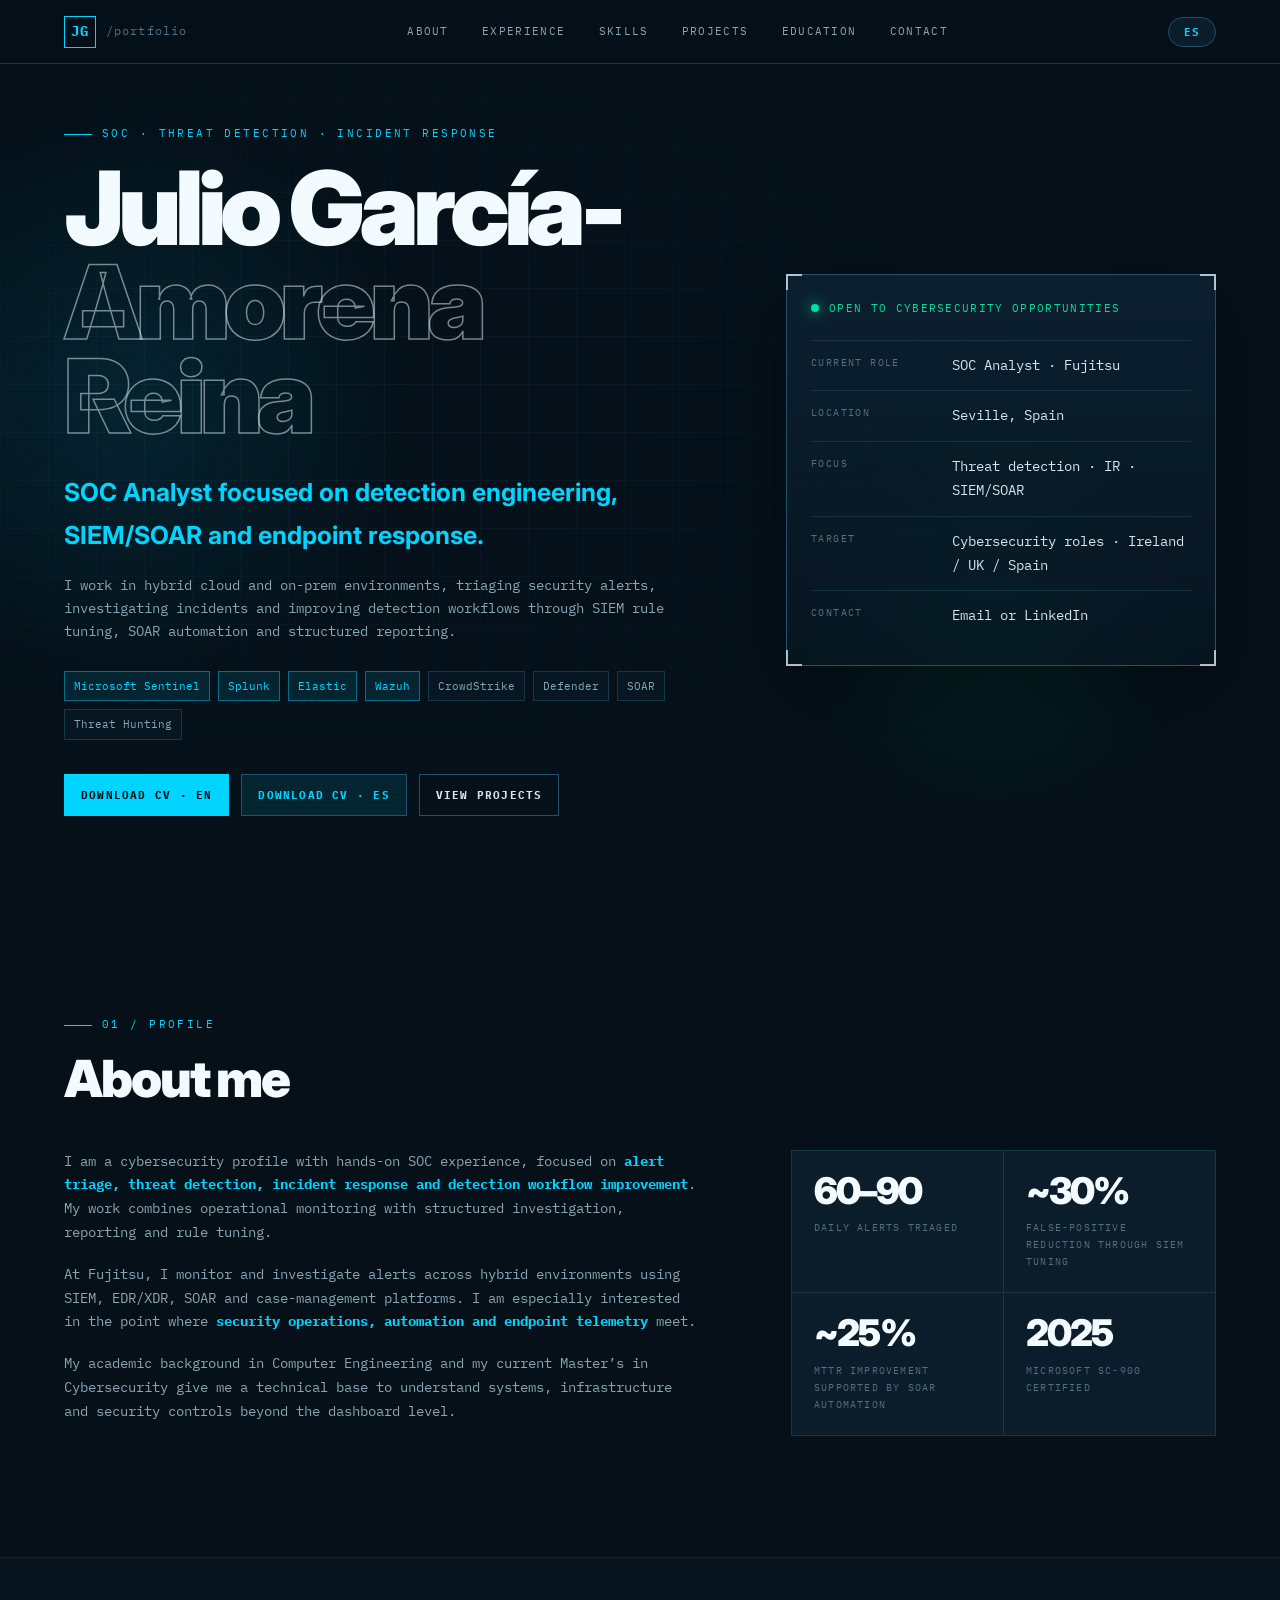
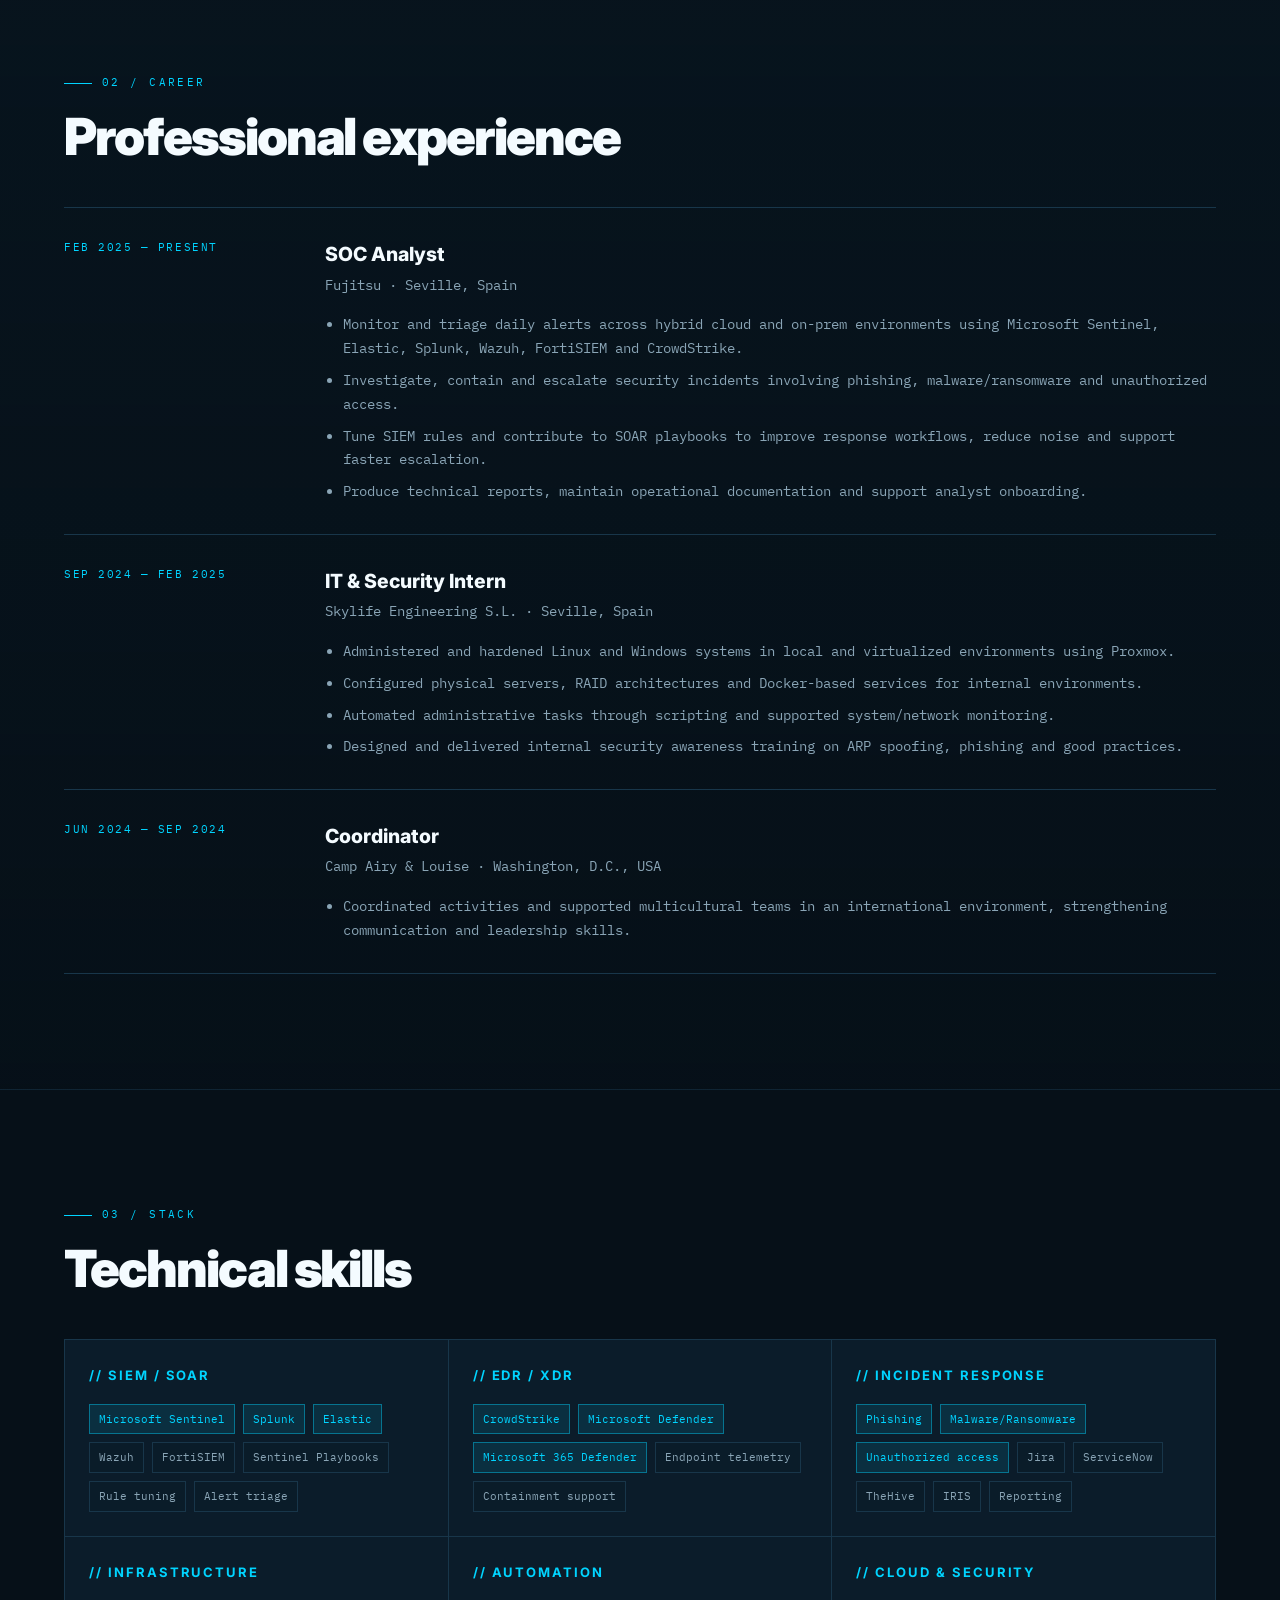
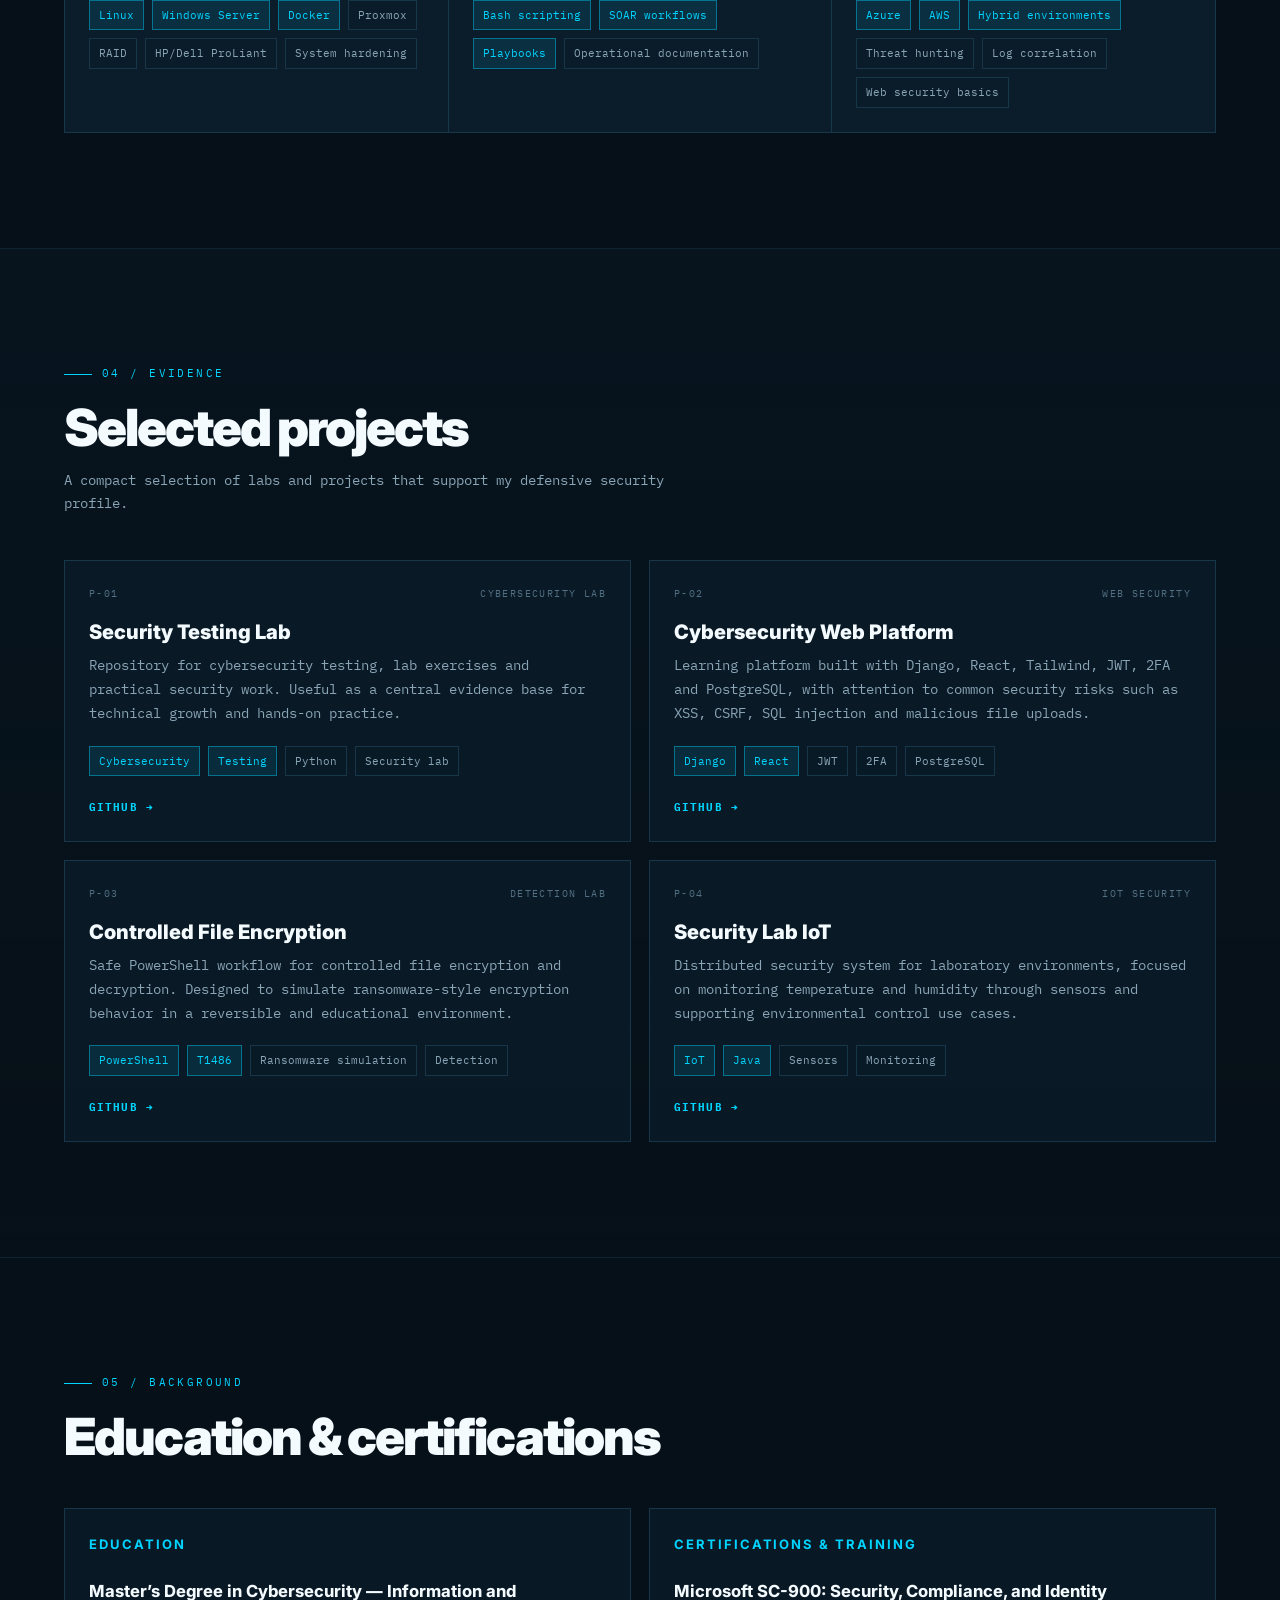
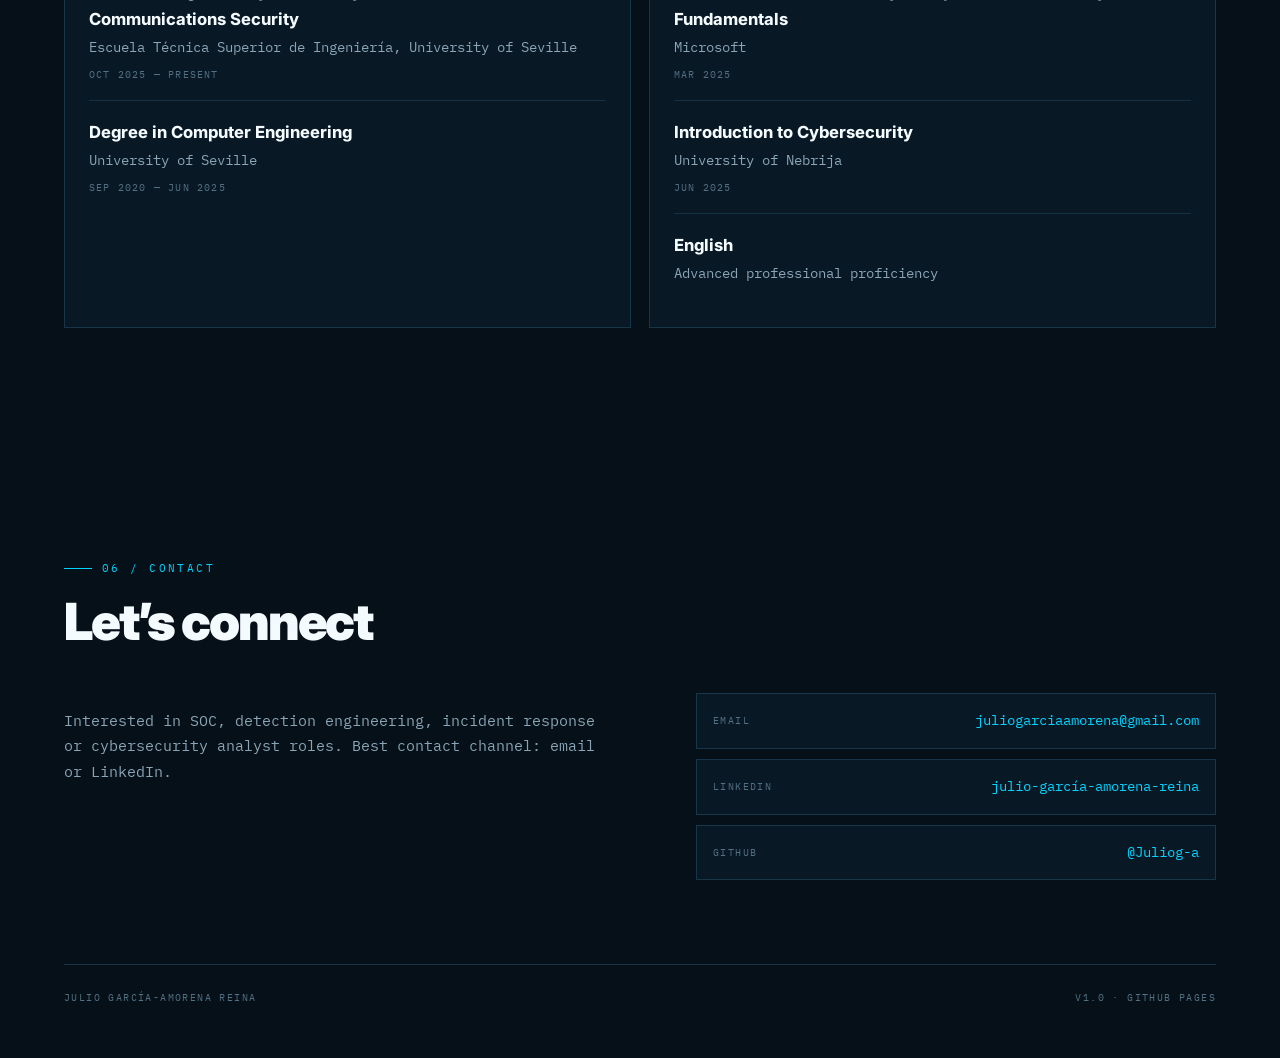
==== index.html @ db8d6fe6 "MyPortfolio" ====
<!DOCTYPE html>
<html lang="en">
<head>
  <meta charset="UTF-8" />
  <meta name="viewport" content="width=device-width, initial-scale=1.0" />
  <meta name="description" content="Julio García-Amorena Reina — SOC Analyst focused on threat detection, incident response, SIEM/SOAR, EDR/XDR and cybersecurity engineering." />
  <meta name="theme-color" content="#071017" />
  <meta property="og:title" content="Julio García-Amorena Reina — SOC Analyst" />
  <meta property="og:description" content="Cybersecurity portfolio focused on SOC operations, threat detection, incident response, SIEM/SOAR and security engineering projects." />
  <meta property="og:type" content="website" />
  <title>Julio García-Amorena Reina — SOC Analyst</title>
  <link rel="preconnect" href="https://fonts.googleapis.com">
  <link rel="preconnect" href="https://fonts.gstatic.com" crossorigin>
  <link href="https://fonts.googleapis.com/css2?family=IBM+Plex+Mono:wght@400;500;600;700&family=Inter:wght@400;500;600;700;800;900&display=swap" rel="stylesheet">
  <link rel="stylesheet" href="styles.css" />
</head>
<body>
  <a class="skip-link" href="#main">Skip to content</a>

  <header class="site-header" id="top">
    <a class="brand" href="#top" aria-label="Go to top">
      <span class="brand-mark">JG</span><span class="brand-path">/portfolio</span>
    </a>

    <nav class="nav" aria-label="Primary navigation">
      <a href="#about" data-i18n="nav.about">About</a>
      <a href="#experience" data-i18n="nav.experience">Experience</a>
      <a href="#skills" data-i18n="nav.skills">Skills</a>
      <a href="#projects" data-i18n="nav.projects">Projects</a>
      <a href="#education" data-i18n="nav.education">Education</a>
      <a href="#contact" data-i18n="nav.contact">Contact</a>
    </nav>

    <div class="header-actions">
      <button class="lang-toggle" id="langToggle" type="button" aria-label="Change language" aria-pressed="false">
        <span id="langLabel">ES</span>
      </button>
      <button class="menu-button" id="menuButton" type="button" aria-label="Open menu" aria-expanded="false">
        <span></span><span></span><span></span>
      </button>
    </div>
  </header>

  <nav class="mobile-menu" id="mobileMenu" aria-label="Mobile navigation">
    <a href="#about" data-i18n="nav.about">About</a>
    <a href="#experience" data-i18n="nav.experience">Experience</a>
    <a href="#skills" data-i18n="nav.skills">Skills</a>
    <a href="#projects" data-i18n="nav.projects">Projects</a>
    <a href="#education" data-i18n="nav.education">Education</a>
    <a href="#contact" data-i18n="nav.contact">Contact</a>
  </nav>

  <main id="main">
    <section class="hero section-shell" id="home">
      <div class="grid-layer" aria-hidden="true"></div>
      <div class="glow glow-one" aria-hidden="true"></div>
      <div class="glow glow-two" aria-hidden="true"></div>

      <div class="hero-content reveal">
        <p class="eyebrow" data-i18n="hero.eyebrow">SOC · Threat Detection · Incident Response</p>
        <h1>
          Julio García-<br />
          <span>Amorena Reina</span>
        </h1>
        <p class="hero-role" data-i18n="hero.role">SOC Analyst focused on detection engineering, SIEM/SOAR and endpoint response.</p>
        <p class="hero-text" data-i18n="hero.text">
          I work in hybrid cloud and on-prem environments, triaging security alerts, investigating incidents and improving detection workflows through SIEM rule tuning, SOAR automation and structured reporting.
        </p>

        <div class="badge-row" id="heroBadges" aria-label="Key technologies"></div>

        <div class="cta-row">
          <a class="btn btn-primary" href="assets/CV_Julio_Garcia-Amorena_Reina_EN.pdf" download data-i18n="hero.cvEn">Download CV · EN</a>
          <a class="btn btn-secondary" href="assets/CV_Julio_Garcia-Amorena_Reina_ES.pdf" download data-i18n="hero.cvEs">Download CV · ES</a>
          <a class="btn btn-ghost" href="#projects" data-i18n="hero.projects">View projects</a>
        </div>
      </div>

      <aside class="status-card reveal" aria-label="Professional status">
        <div class="corner corner-tl"></div><div class="corner corner-tr"></div><div class="corner corner-bl"></div><div class="corner corner-br"></div>
        <div class="status-topline"><span class="pulse-dot"></span><span data-i18n="status.available">Open to cybersecurity opportunities</span></div>
        <dl class="status-list" id="statusList"></dl>
      </aside>
    </section>

    <section class="section-shell section" id="about">
      <div class="section-head reveal">
        <p class="section-kicker">01 / <span data-i18n="sections.aboutKicker">profile</span></p>
        <h2 data-i18n="sections.aboutTitle">About me</h2>
      </div>
      <div class="about-grid reveal">
        <div class="copy-block" id="aboutCopy"></div>
        <div class="metric-grid" id="metricGrid" aria-label="Profile metrics"></div>
      </div>
    </section>

    <section class="section-shell section alt" id="experience">
      <div class="section-head reveal">
        <p class="section-kicker">02 / <span data-i18n="sections.experienceKicker">career</span></p>
        <h2 data-i18n="sections.experienceTitle">Professional experience</h2>
      </div>
      <div class="timeline reveal" id="experienceList"></div>
    </section>

    <section class="section-shell section" id="skills">
      <div class="section-head reveal">
        <p class="section-kicker">03 / <span data-i18n="sections.skillsKicker">stack</span></p>
        <h2 data-i18n="sections.skillsTitle">Technical skills</h2>
      </div>
      <div class="skills-grid reveal" id="skillsGrid"></div>
    </section>

    <section class="section-shell section alt" id="projects">
      <div class="section-head reveal">
        <p class="section-kicker">04 / <span data-i18n="sections.projectsKicker">evidence</span></p>
        <h2 data-i18n="sections.projectsTitle">Selected projects</h2>
        <p class="section-intro" data-i18n="sections.projectsIntro">A compact selection of labs and projects that support my defensive security profile.</p>
      </div>
      <div class="projects-grid reveal" id="projectsGrid"></div>
    </section>

    <section class="section-shell section" id="education">
      <div class="section-head reveal">
        <p class="section-kicker">05 / <span data-i18n="sections.educationKicker">background</span></p>
        <h2 data-i18n="sections.educationTitle">Education & certifications</h2>
      </div>
      <div class="education-grid reveal">
        <div class="panel">
          <h3 data-i18n="education.degreeTitle">Education</h3>
          <div id="educationList"></div>
        </div>
        <div class="panel">
          <h3 data-i18n="education.certTitle">Certifications & training</h3>
          <div id="certList"></div>
        </div>
      </div>
    </section>

    <section class="section-shell section contact-section" id="contact">
      <div class="section-head reveal">
        <p class="section-kicker">06 / <span data-i18n="sections.contactKicker">contact</span></p>
        <h2 data-i18n="sections.contactTitle">Let’s connect</h2>
      </div>
      <div class="contact-grid reveal">
        <div>
          <p class="contact-copy" data-i18n="contact.copy">
            Interested in SOC, detection engineering, incident response or cybersecurity analyst roles. Best contact channel: email or LinkedIn.
          </p>
        </div>
        <div class="contact-links" id="contactLinks"></div>
      </div>
      <footer class="footer">
        <span>Julio García-Amorena Reina</span>
        <span>v1.0 · GitHub Pages</span>
      </footer>
    </section>
  </main>

  <script src="script.js"></script>
</body>
</html>
---- styles.css ----
:root {
  --bg: #061018;
  --bg-soft: #081722;
  --bg-card: #0b1c2a;
  --bg-card-2: #0d2233;
  --border: #18364a;
  --border-strong: #23506c;
  --accent: #00d4ff;
  --accent-soft: rgba(0, 212, 255, 0.1);
  --accent-green: #00dfa2;
  --text: #d7e5ee;
  --muted: #8aa5b6;
  --dim: #527083;
  --white: #f4fbff;
  --shadow: 0 24px 70px rgba(0, 0, 0, 0.35);
  --mono: 'IBM Plex Mono', ui-monospace, SFMono-Regular, Menlo, Monaco, Consolas, monospace;
  --sans: 'Inter', system-ui, -apple-system, BlinkMacSystemFont, 'Segoe UI', sans-serif;
}

* { box-sizing: border-box; }
html { scroll-behavior: smooth; }
body {
  margin: 0;
  background: var(--bg);
  color: var(--text);
  font-family: var(--mono);
  font-size: 14px;
  line-height: 1.7;
  overflow-x: hidden;
}
body::before {
  content: '';
  position: fixed;
  inset: 0;
  pointer-events: none;
  z-index: 999;
  background: repeating-linear-gradient(0deg, transparent 0 3px, rgba(0, 212, 255, 0.012) 3px 4px);
}
a { color: inherit; }
.skip-link {
  position: absolute;
  left: -999px;
  top: 8px;
  background: var(--accent);
  color: #001018;
  padding: 8px 12px;
  z-index: 1000;
}
.skip-link:focus { left: 8px; }
.site-header {
  position: fixed;
  inset: 0 0 auto 0;
  height: 64px;
  z-index: 100;
  display: flex;
  align-items: center;
  justify-content: space-between;
  gap: 18px;
  padding: 0 clamp(18px, 5vw, 72px);
  background: rgba(6, 16, 24, 0.84);
  border-bottom: 1px solid var(--border);
  backdrop-filter: blur(16px);
}
.brand {
  display: inline-flex;
  align-items: center;
  gap: 10px;
  text-decoration: none;
  letter-spacing: .08em;
  white-space: nowrap;
}
.brand-mark {
  display: grid;
  place-items: center;
  width: 32px;
  height: 32px;
  border: 1px solid var(--accent);
  color: var(--accent);
  font-weight: 700;
}
.brand-path { color: var(--dim); font-size: 12px; }
.nav {
  display: flex;
  gap: clamp(14px, 2.6vw, 34px);
  align-items: center;
}
.nav a,
.mobile-menu a {
  color: var(--muted);
  font-size: 11px;
  letter-spacing: .12em;
  text-transform: uppercase;
  text-decoration: none;
  transition: color .18s ease;
}
.nav a:hover,
.mobile-menu a:hover { color: var(--accent); }
.header-actions { display: flex; align-items: center; gap: 10px; }
.lang-toggle {
  border: 1px solid var(--border-strong);
  border-radius: 999px;
  background: var(--bg-card);
  color: var(--accent);
  font-family: var(--mono);
  font-weight: 700;
  letter-spacing: .1em;
  font-size: 11px;
  min-width: 48px;
  padding: 7px 12px;
  cursor: pointer;
  transition: background .18s ease, transform .18s ease, border-color .18s ease;
}
.lang-toggle:hover { background: var(--accent-soft); border-color: var(--accent); transform: translateY(-1px); }
.menu-button {
  display: none;
  width: 38px;
  height: 34px;
  border: 1px solid var(--border-strong);
  background: var(--bg-card);
  cursor: pointer;
  padding: 8px;
}
.menu-button span {
  display: block;
  height: 2px;
  margin: 4px 0;
  background: var(--accent);
}
.mobile-menu {
  display: none;
  position: fixed;
  top: 64px;
  left: 0;
  right: 0;
  z-index: 90;
  flex-direction: column;
  gap: 16px;
  padding: 22px clamp(18px, 5vw, 72px);
  background: rgba(6, 16, 24, 0.98);
  border-bottom: 1px solid var(--border);
}
.mobile-menu.open { display: flex; }
.section-shell {
  position: relative;
  padding-left: clamp(18px, 5vw, 72px);
  padding-right: clamp(18px, 5vw, 72px);
}
.hero {
  min-height: 100vh;
  display: grid;
  grid-template-columns: minmax(0, 1fr) minmax(280px, 430px);
  align-items: center;
  gap: clamp(32px, 7vw, 90px);
  padding-top: 96px;
  padding-bottom: 56px;
  overflow: hidden;
}
.grid-layer {
  position: absolute;
  inset: 0;
  background-image:
    linear-gradient(rgba(35, 80, 108, .35) 1px, transparent 1px),
    linear-gradient(90deg, rgba(35, 80, 108, .35) 1px, transparent 1px);
  background-size: 48px 48px;
  opacity: .38;
  mask-image: radial-gradient(ellipse 72% 58% at 28% 45%, black 12%, transparent 80%);
}
.glow { position: absolute; border-radius: 50%; pointer-events: none; filter: blur(6px); }
.glow-one { width: 620px; height: 620px; left: -180px; top: 90px; background: radial-gradient(circle, rgba(0, 212, 255, .10), transparent 68%); }
.glow-two { width: 420px; height: 420px; right: 6vw; bottom: 8vh; background: radial-gradient(circle, rgba(0, 223, 162, .08), transparent 70%); }
.hero-content,
.status-card,
.section-head,
.about-grid,
.timeline,
.skills-grid,
.projects-grid,
.education-grid,
.contact-grid { position: relative; z-index: 1; }
.eyebrow,
.section-kicker {
  color: var(--accent);
  font-size: 11px;
  letter-spacing: .22em;
  text-transform: uppercase;
  margin: 0 0 18px;
}
.eyebrow::before,
.section-kicker::before {
  content: '';
  display: inline-block;
  width: 28px;
  height: 1px;
  margin-right: 10px;
  vertical-align: middle;
  background: var(--accent);
}
h1, h2, h3 { font-family: var(--sans); margin: 0; }
h1 {
  max-width: 970px;
  font-size: clamp(3.1rem, 8vw, 7.2rem);
  line-height: .92;
  letter-spacing: -.06em;
  color: var(--white);
  font-weight: 900;
}
h1 span {
  color: transparent;
  -webkit-text-stroke: 1.5px rgba(215, 229, 238, .55);
  text-stroke: 1.5px rgba(215, 229, 238, .55);
}
.hero-role {
  max-width: 780px;
  margin: 28px 0 0;
  color: var(--accent);
  font-family: var(--sans);
  font-size: clamp(1.1rem, 2.1vw, 1.55rem);
  font-weight: 700;
}
.hero-text {
  max-width: 700px;
  margin: 18px 0 0;
  color: var(--muted);
  font-size: 13.5px;
}
.badge-row,
.tag-row {
  display: flex;
  flex-wrap: wrap;
  gap: 8px;
}
.badge-row { margin-top: 28px; }
.badge,
.tag {
  border: 1px solid var(--border);
  color: var(--muted);
  background: rgba(11, 28, 42, .54);
  font-size: 11px;
  padding: 5px 9px;
}
.badge.strong,
.tag.strong { color: var(--accent); border-color: rgba(0, 212, 255, .42); background: var(--accent-soft); }
.cta-row { display: flex; flex-wrap: wrap; gap: 12px; margin-top: 34px; }
.btn {
  display: inline-flex;
  align-items: center;
  justify-content: center;
  gap: 8px;
  min-height: 42px;
  padding: 10px 16px;
  border: 1px solid var(--border-strong);
  font-family: var(--mono);
  font-size: 11px;
  font-weight: 700;
  letter-spacing: .11em;
  text-transform: uppercase;
  text-decoration: none;
  transition: transform .18s ease, border-color .18s ease, background .18s ease, color .18s ease;
}
.btn:hover { transform: translateY(-2px); border-color: var(--accent); }
.btn-primary { background: var(--accent); color: #001018; border-color: var(--accent); }
.btn-primary:hover { box-shadow: 0 12px 34px rgba(0, 212, 255, .22); }
.btn-secondary { background: var(--accent-soft); color: var(--accent); }
.btn-ghost { background: transparent; color: var(--text); }
.status-card {
  width: 100%;
  padding: 24px;
  background: linear-gradient(180deg, rgba(13, 34, 51, .82), rgba(8, 23, 34, .68));
  border: 1px solid var(--border-strong);
  box-shadow: var(--shadow);
}
.corner { position: absolute; width: 16px; height: 16px; border-color: var(--accent); opacity: .8; }
.corner-tl { left: -1px; top: -1px; border-top: 2px solid; border-left: 2px solid; }
.corner-tr { right: -1px; top: -1px; border-top: 2px solid; border-right: 2px solid; }
.corner-bl { left: -1px; bottom: -1px; border-bottom: 2px solid; border-left: 2px solid; }
.corner-br { right: -1px; bottom: -1px; border-bottom: 2px solid; border-right: 2px solid; }
.status-topline {
  display: flex;
  align-items: center;
  gap: 10px;
  color: var(--accent-green);
  font-size: 11px;
  letter-spacing: .12em;
  text-transform: uppercase;
  margin-bottom: 22px;
}
.pulse-dot {
  width: 8px;
  height: 8px;
  background: var(--accent-green);
  box-shadow: 0 0 14px var(--accent-green);
  border-radius: 50%;
  animation: pulse 1.8s infinite;
}
@keyframes pulse { 0%,100% { opacity: 1; transform: scale(1); } 50% { opacity: .4; transform: scale(.85); } }
.status-list { margin: 0; }
.status-list div {
  display: grid;
  grid-template-columns: 125px 1fr;
  gap: 16px;
  padding: 13px 0;
  border-top: 1px solid rgba(35, 80, 108, .45);
}
.status-list dt { color: var(--dim); text-transform: uppercase; font-size: 10px; letter-spacing: .14em; }
.status-list dd { margin: 0; color: var(--text); }
.section { padding-top: clamp(72px, 9vw, 120px); padding-bottom: clamp(72px, 9vw, 120px); }
.alt { background: linear-gradient(180deg, rgba(8, 23, 34, .55), rgba(6, 16, 24, .98)); border-top: 1px solid rgba(24, 54, 74, .5); border-bottom: 1px solid rgba(24, 54, 74, .5); }
.section-head { max-width: 820px; }
h2 { color: var(--white); font-size: clamp(2rem, 4vw, 3.4rem); line-height: 1.05; letter-spacing: -.04em; font-weight: 900; }
.section-intro { color: var(--muted); max-width: 660px; margin-top: 14px; }
.about-grid { display: grid; grid-template-columns: minmax(0, 1.2fr) minmax(280px, .8fr); gap: clamp(28px, 7vw, 90px); margin-top: 44px; }
.copy-block p { margin: 0 0 18px; color: var(--muted); max-width: 760px; }
.copy-block strong { color: var(--accent); font-weight: 700; }
.metric-grid { display: grid; grid-template-columns: 1fr 1fr; border: 1px solid var(--border); background: var(--border); gap: 1px; align-self: start; }
.metric-card { background: var(--bg-card); padding: 22px; min-height: 130px; }
.metric-value { font-family: var(--sans); color: var(--white); font-size: 2.3rem; line-height: 1; font-weight: 900; letter-spacing: -.05em; }
.metric-label { color: var(--dim); font-size: 10px; text-transform: uppercase; letter-spacing: .12em; margin-top: 10px; }
.timeline { margin-top: 44px; border-top: 1px solid var(--border); }
.timeline-item { display: grid; grid-template-columns: 210px 1fr; gap: clamp(20px, 4vw, 60px); padding: 30px 0; border-bottom: 1px solid var(--border); }
.timeline-period { color: var(--accent); font-size: 11px; letter-spacing: .14em; text-transform: uppercase; }
.timeline-role { color: var(--white); font-family: var(--sans); font-size: 1.22rem; font-weight: 800; }
.timeline-company { color: var(--muted); margin-top: 2px; }
.timeline-list { margin: 16px 0 0; padding-left: 18px; color: var(--muted); }
.timeline-list li + li { margin-top: 8px; }
.skills-grid { display: grid; grid-template-columns: repeat(3, minmax(0, 1fr)); gap: 1px; background: var(--border); border: 1px solid var(--border); margin-top: 44px; }
.skill-card { background: var(--bg-card); padding: 24px; min-height: 180px; transition: background .18s ease; }
.skill-card:hover { background: var(--bg-card-2); }
.skill-card h3 { color: var(--accent); font-size: 13px; text-transform: uppercase; letter-spacing: .15em; margin-bottom: 17px; }
.projects-grid { display: grid; grid-template-columns: repeat(2, minmax(0, 1fr)); gap: 18px; margin-top: 44px; }
.project-card { padding: 24px; border: 1px solid var(--border); background: rgba(11, 28, 42, .72); transition: border-color .18s ease, transform .18s ease, background .18s ease; }
.project-card:hover { border-color: var(--accent); transform: translateY(-3px); background: rgba(13, 34, 51, .88); }
.project-meta { display: flex; justify-content: space-between; gap: 12px; color: var(--dim); font-size: 10px; letter-spacing: .14em; text-transform: uppercase; }
.project-title { color: var(--white); font-family: var(--sans); font-weight: 850; font-size: 1.25rem; line-height: 1.2; margin: 18px 0 10px; }
.project-desc { color: var(--muted); margin: 0 0 20px; }
.project-actions { display: flex; flex-wrap: wrap; gap: 10px; margin-top: 22px; }
.project-link { color: var(--accent); text-decoration: none; font-size: 11px; letter-spacing: .1em; text-transform: uppercase; font-weight: 700; }
.education-grid { display: grid; grid-template-columns: 1fr 1fr; gap: 18px; margin-top: 44px; }
.panel { border: 1px solid var(--border); background: rgba(11, 28, 42, .72); padding: 24px; }
.panel h3 { color: var(--accent); font-size: 13px; letter-spacing: .15em; text-transform: uppercase; margin-bottom: 22px; }
.record { padding: 17px 0; border-top: 1px solid rgba(35, 80, 108, .45); }
.record:first-of-type { border-top: 0; padding-top: 0; }
.record-title { color: var(--white); font-family: var(--sans); font-weight: 750; font-size: 1.04rem; }
.record-meta { color: var(--muted); margin-top: 3px; }
.record-period { color: var(--dim); font-size: 10px; letter-spacing: .12em; text-transform: uppercase; margin-top: 6px; }
.contact-section { padding-bottom: 52px; }
.contact-grid { display: grid; grid-template-columns: minmax(0, 1fr) minmax(280px, 520px); gap: clamp(26px, 6vw, 80px); margin-top: 44px; }
.contact-copy { color: var(--muted); max-width: 580px; font-size: 15px; }
.contact-links { display: grid; gap: 10px; }
.contact-link {
  display: flex;
  align-items: center;
  justify-content: space-between;
  gap: 18px;
  padding: 15px 16px;
  border: 1px solid var(--border);
  background: rgba(11, 28, 42, .72);
  color: var(--text);
  text-decoration: none;
  transition: border-color .18s ease, transform .18s ease;
}
.contact-link:hover { border-color: var(--accent); transform: translateY(-2px); }
.contact-label { color: var(--dim); font-size: 10px; letter-spacing: .14em; text-transform: uppercase; }
.contact-value { color: var(--accent); text-align: right; word-break: break-word; }
.footer {
  display: flex;
  justify-content: space-between;
  gap: 18px;
  margin-top: 84px;
  padding-top: 24px;
  border-top: 1px solid var(--border);
  color: var(--dim);
  font-size: 10px;
  letter-spacing: .14em;
  text-transform: uppercase;
}
.reveal { opacity: 0; transform: translateY(18px); transition: opacity .55s ease, transform .55s ease; }
.reveal.visible { opacity: 1; transform: translateY(0); }
@media (prefers-reduced-motion: reduce) {
  html { scroll-behavior: auto; }
  .reveal { opacity: 1; transform: none; transition: none; }
  .pulse-dot { animation: none; }
  .btn:hover, .project-card:hover, .contact-link:hover, .lang-toggle:hover { transform: none; }
}
@media (max-width: 980px) {
  .nav { display: none; }
  .menu-button { display: block; }
  .hero { grid-template-columns: 1fr; align-items: end; padding-top: 116px; }
  .status-card { max-width: 560px; }
  .about-grid, .contact-grid { grid-template-columns: 1fr; }
  .skills-grid { grid-template-columns: repeat(2, minmax(0, 1fr)); }
  .projects-grid, .education-grid { grid-template-columns: 1fr; }
}
@media (max-width: 640px) {
  body { font-size: 13px; }
  .site-header { height: 60px; }
  .mobile-menu { top: 60px; }
  .brand-path { display: none; }
  .hero { min-height: auto; padding-top: 104px; }
  h1 { font-size: clamp(2.55rem, 14vw, 4.4rem); }
  h1 span { -webkit-text-stroke-width: 1px; text-stroke-width: 1px; }
  .status-list div { grid-template-columns: 1fr; gap: 4px; }
  .metric-grid, .skills-grid { grid-template-columns: 1fr; }
  .timeline-item { grid-template-columns: 1fr; gap: 12px; }
  .cta-row .btn { width: 100%; }
  .footer { flex-direction: column; }
}
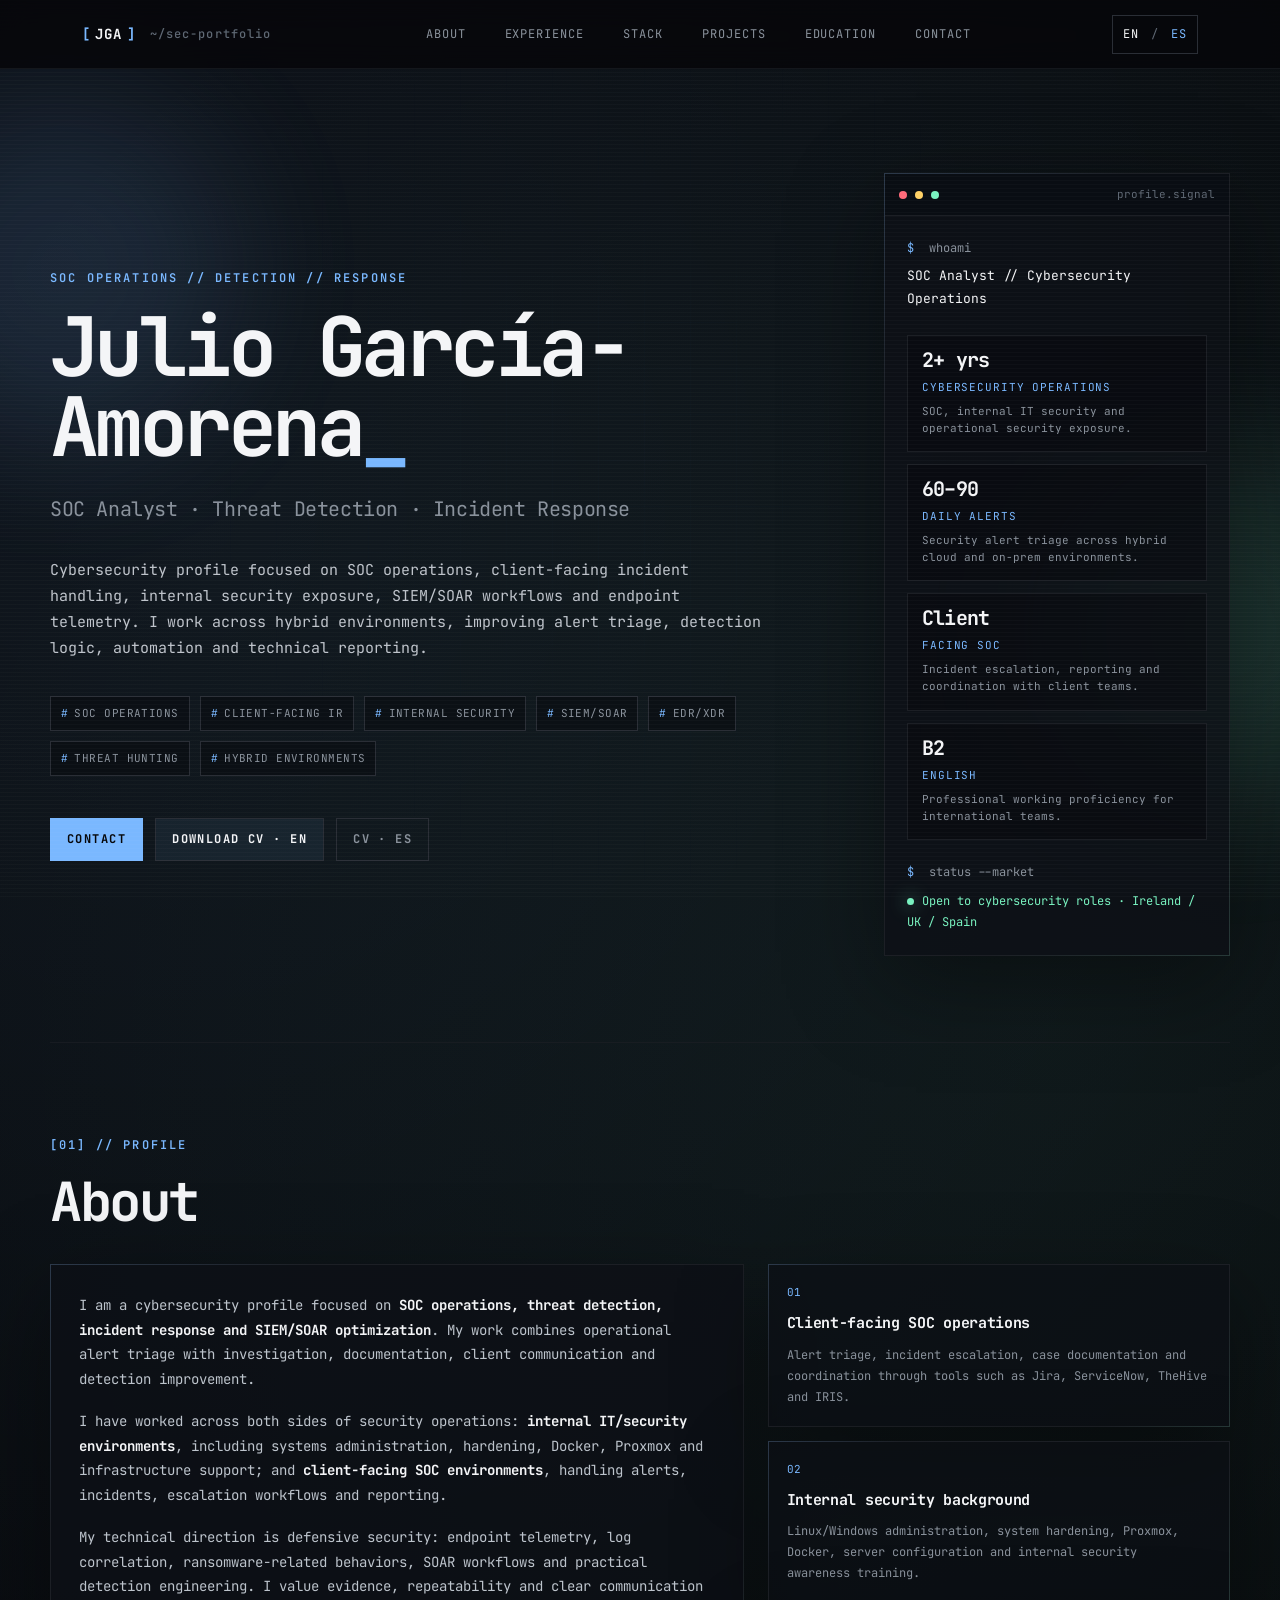
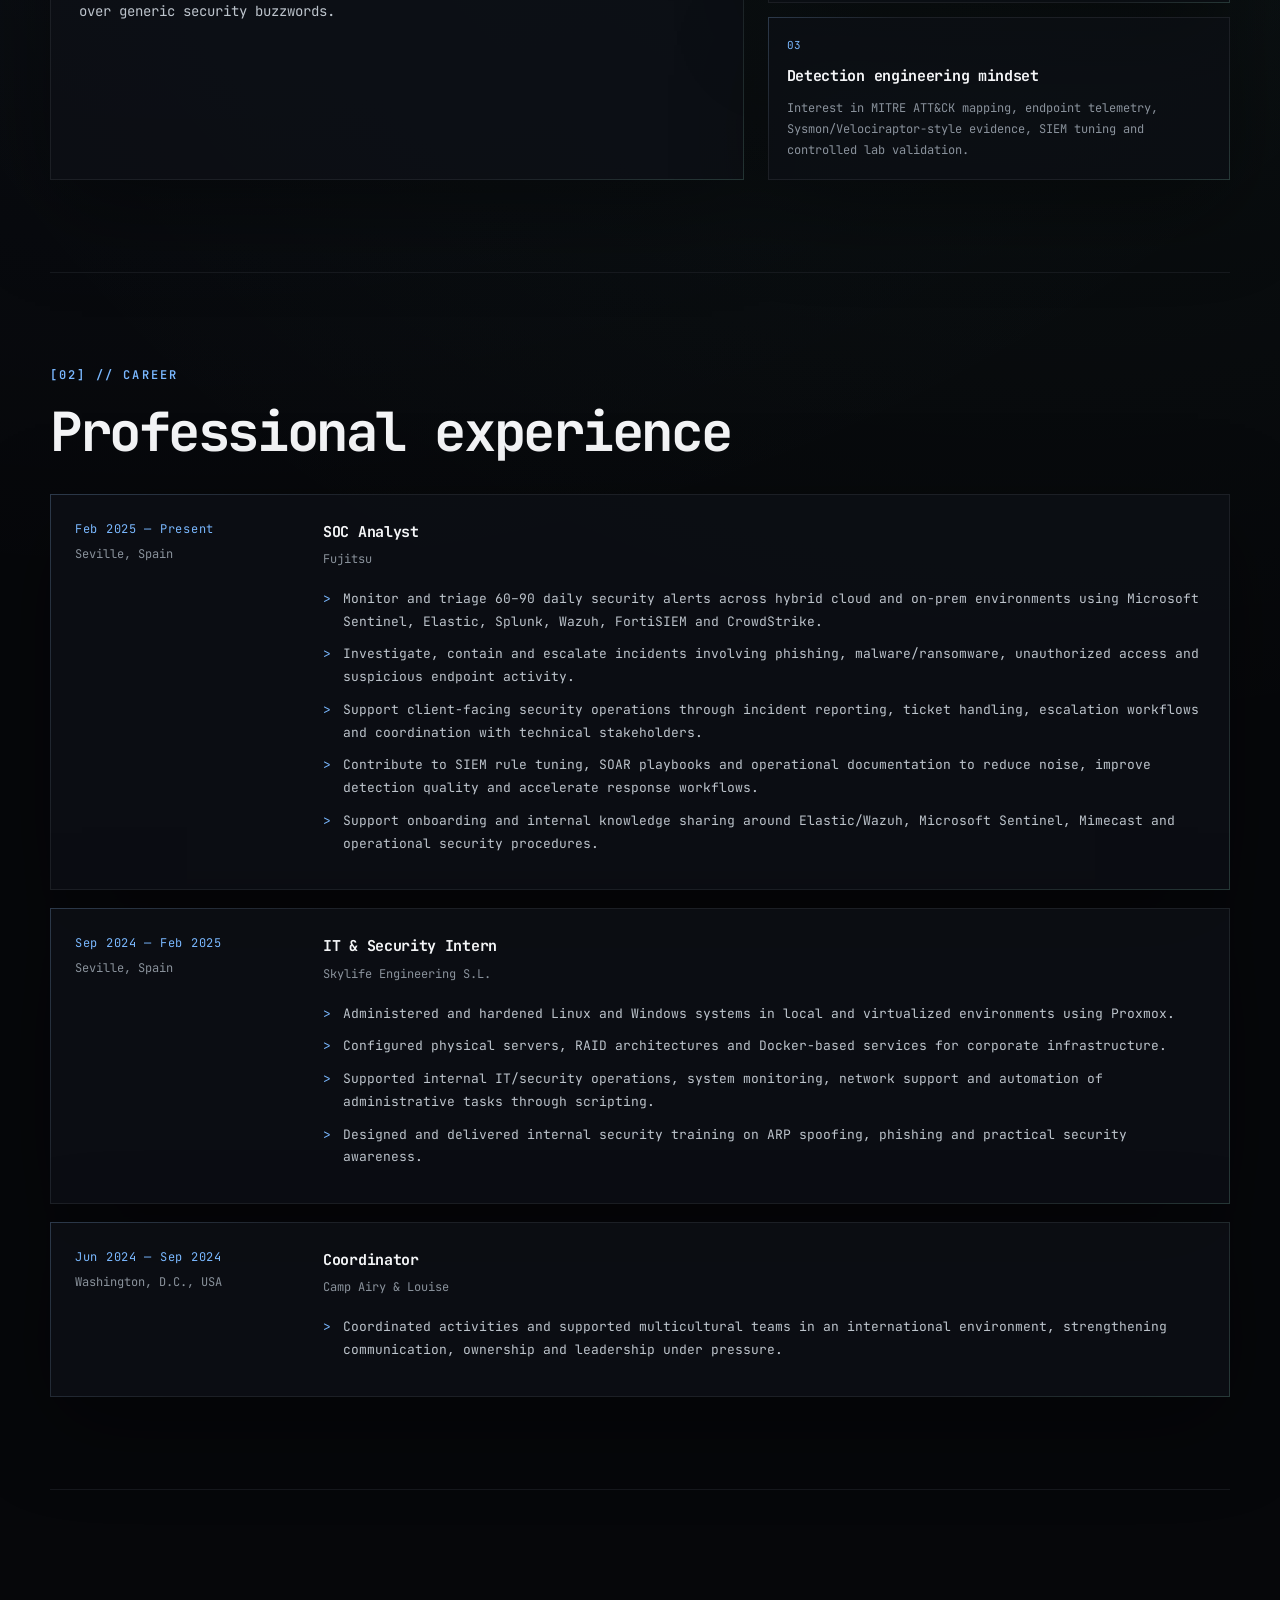
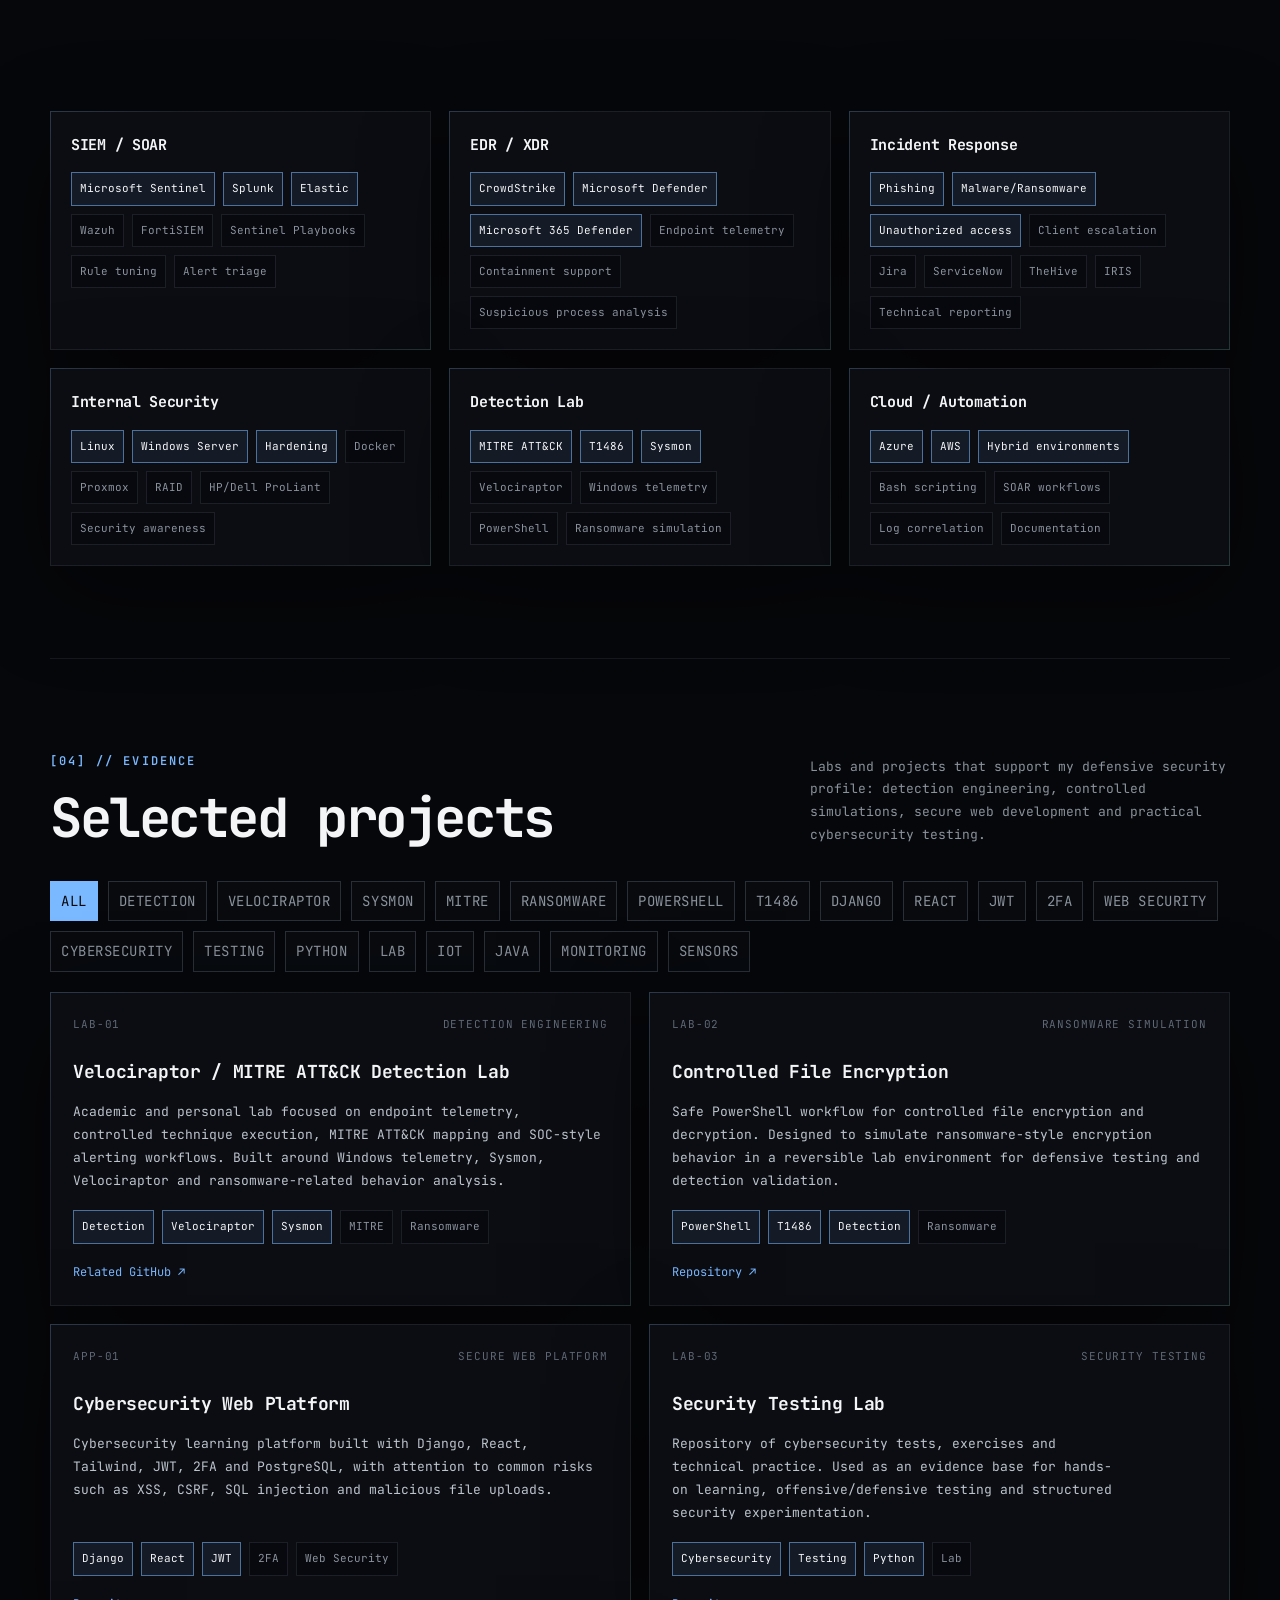
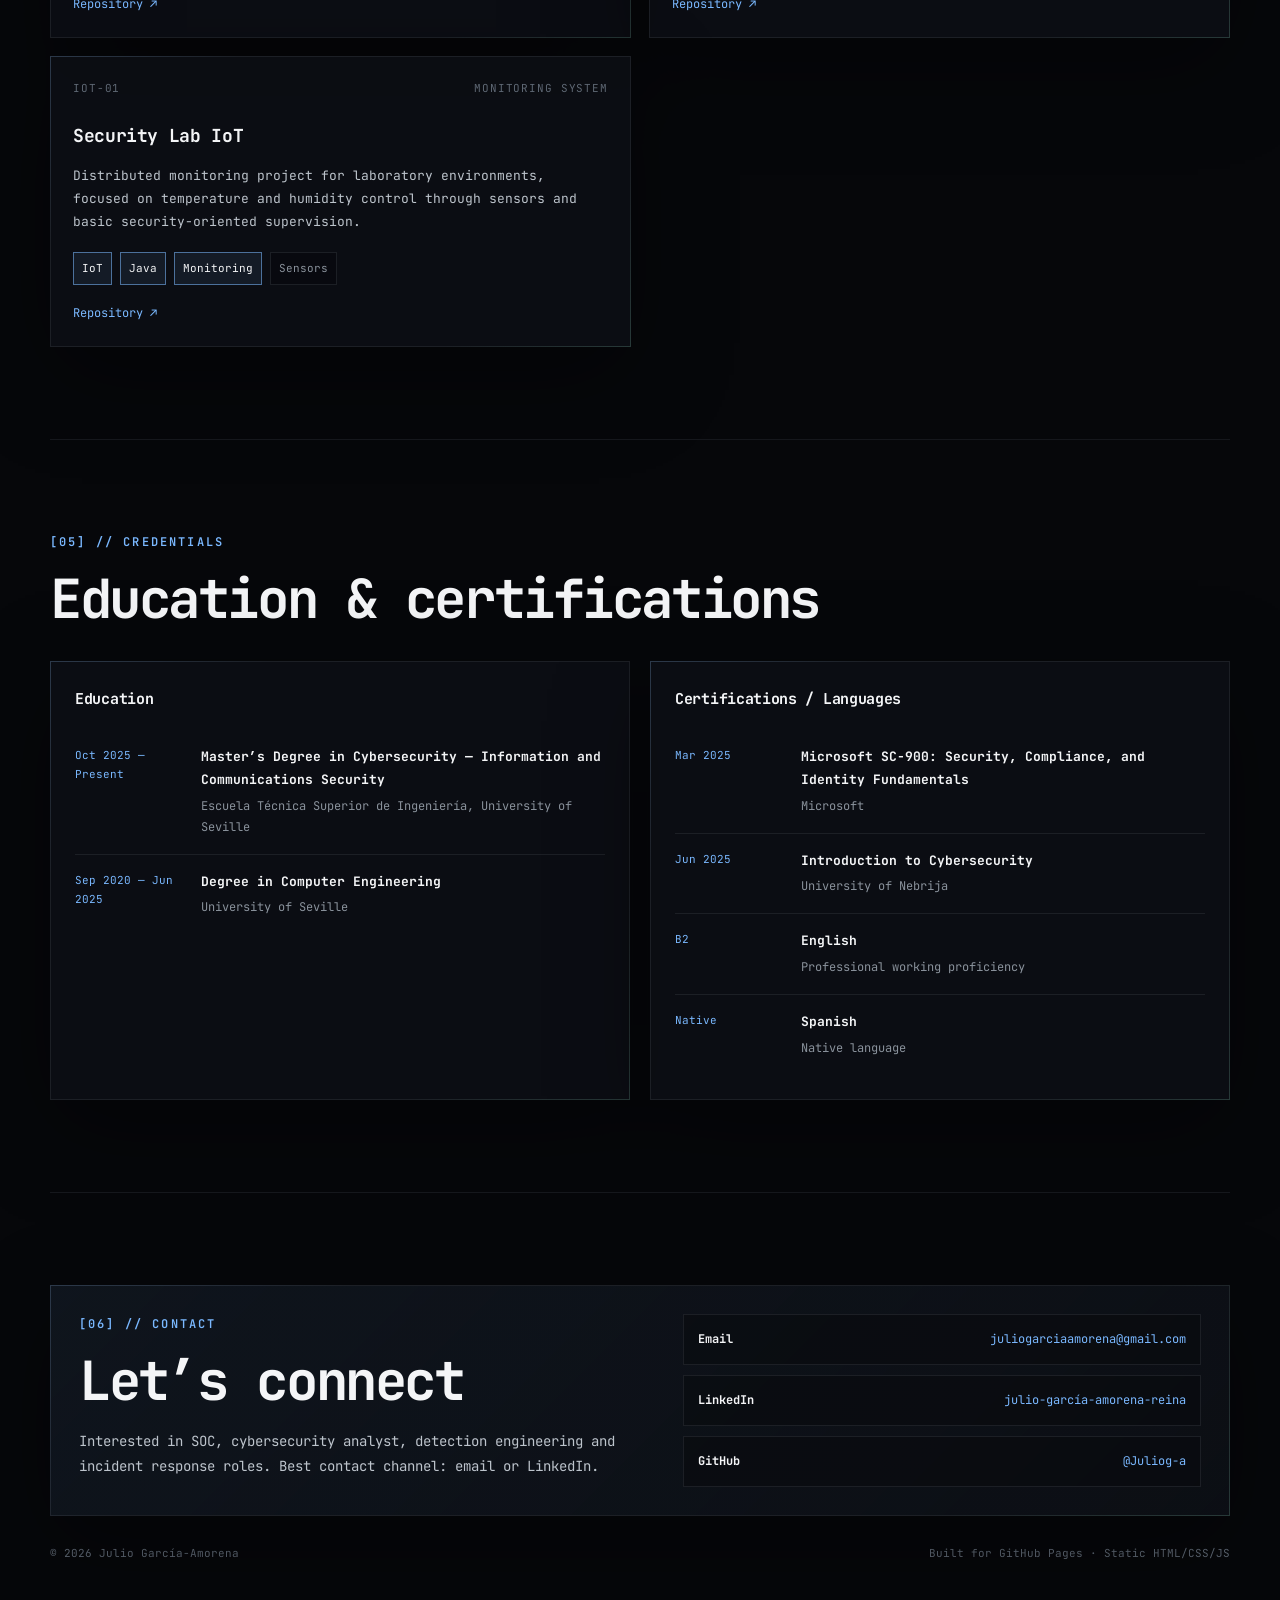
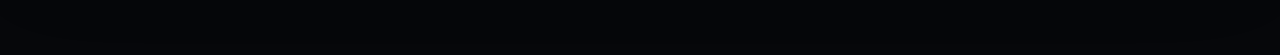
==== commit 4cdf3e80: "Update_1.0" ====
--- a/index.html
+++ b/index.html
@@ -3,155 +3,166 @@
 <head>
   <meta charset="UTF-8" />
   <meta name="viewport" content="width=device-width, initial-scale=1.0" />
-  <meta name="description" content="Julio García-Amorena Reina — SOC Analyst focused on threat detection, incident response, SIEM/SOAR, EDR/XDR and cybersecurity engineering." />
-  <meta name="theme-color" content="#071017" />
-  <meta property="og:title" content="Julio García-Amorena Reina — SOC Analyst" />
-  <meta property="og:description" content="Cybersecurity portfolio focused on SOC operations, threat detection, incident response, SIEM/SOAR and security engineering projects." />
+  <meta name="description" content="Julio García-Amorena — SOC Analyst portfolio focused on cybersecurity operations, threat detection, incident response, SIEM/SOAR, EDR/XDR and detection engineering." />
+  <meta name="theme-color" content="#06070a" />
+  <meta property="og:title" content="Julio García-Amorena — SOC Analyst" />
+  <meta property="og:description" content="Cybersecurity portfolio: SOC operations, client-facing incident response, internal security, SIEM/SOAR, EDR/XDR and detection engineering labs." />
   <meta property="og:type" content="website" />
-  <title>Julio García-Amorena Reina — SOC Analyst</title>
+  <title>Julio García-Amorena — SOC Analyst</title>
   <link rel="preconnect" href="https://fonts.googleapis.com">
   <link rel="preconnect" href="https://fonts.gstatic.com" crossorigin>
-  <link href="https://fonts.googleapis.com/css2?family=IBM+Plex+Mono:wght@400;500;600;700&family=Inter:wght@400;500;600;700;800;900&display=swap" rel="stylesheet">
+  <link href="https://fonts.googleapis.com/css2?family=JetBrains+Mono:wght@400;500;600;700;800&display=swap" rel="stylesheet">
   <link rel="stylesheet" href="styles.css" />
 </head>
 <body>
   <a class="skip-link" href="#main">Skip to content</a>
 
-  <header class="site-header" id="top">
-    <a class="brand" href="#top" aria-label="Go to top">
-      <span class="brand-mark">JG</span><span class="brand-path">/portfolio</span>
-    </a>
+  <div class="fx-grid" aria-hidden="true"></div>
+  <div class="fx-scan" aria-hidden="true"></div>
+  <div class="fx-orb fx-orb-a" aria-hidden="true"></div>
+  <div class="fx-orb fx-orb-b" aria-hidden="true"></div>
 
-    <nav class="nav" aria-label="Primary navigation">
+  <header class="topbar" id="top">
+    <div class="topbar-inner">
+      <a class="brand" href="#top" aria-label="Go to top">
+        <span class="brand-bracket">[</span><span class="brand-core">JGA</span><span class="brand-bracket">]</span>
+        <span class="brand-path">~/sec-portfolio</span>
+      </a>
+
+      <nav class="desktop-nav" aria-label="Primary navigation">
+        <a href="#about" data-i18n="nav.about">About</a>
+        <a href="#experience" data-i18n="nav.experience">Experience</a>
+        <a href="#skills" data-i18n="nav.skills">Stack</a>
+        <a href="#projects" data-i18n="nav.projects">Projects</a>
+        <a href="#education" data-i18n="nav.education">Education</a>
+        <a href="#contact" data-i18n="nav.contact">Contact</a>
+      </nav>
+
+      <div class="topbar-actions">
+        <button class="lang-toggle" id="langToggle" type="button" aria-label="Change language">
+          <span class="lang-toggle__current" id="langCurrent">EN</span>
+          <span class="lang-toggle__sep">/</span>
+          <span class="lang-toggle__next" id="langNext">ES</span>
+        </button>
+        <button class="menu-btn" id="menuBtn" type="button" aria-label="Open menu" aria-expanded="false">
+          <span></span><span></span><span></span>
+        </button>
+      </div>
+    </div>
+
+    <nav class="mobile-nav" id="mobileNav" aria-label="Mobile navigation">
       <a href="#about" data-i18n="nav.about">About</a>
       <a href="#experience" data-i18n="nav.experience">Experience</a>
-      <a href="#skills" data-i18n="nav.skills">Skills</a>
+      <a href="#skills" data-i18n="nav.skills">Stack</a>
       <a href="#projects" data-i18n="nav.projects">Projects</a>
       <a href="#education" data-i18n="nav.education">Education</a>
       <a href="#contact" data-i18n="nav.contact">Contact</a>
     </nav>
-
-    <div class="header-actions">
-      <button class="lang-toggle" id="langToggle" type="button" aria-label="Change language" aria-pressed="false">
-        <span id="langLabel">ES</span>
-      </button>
-      <button class="menu-button" id="menuButton" type="button" aria-label="Open menu" aria-expanded="false">
-        <span></span><span></span><span></span>
-      </button>
-    </div>
   </header>
 
-  <nav class="mobile-menu" id="mobileMenu" aria-label="Mobile navigation">
-    <a href="#about" data-i18n="nav.about">About</a>
-    <a href="#experience" data-i18n="nav.experience">Experience</a>
-    <a href="#skills" data-i18n="nav.skills">Skills</a>
-    <a href="#projects" data-i18n="nav.projects">Projects</a>
-    <a href="#education" data-i18n="nav.education">Education</a>
-    <a href="#contact" data-i18n="nav.contact">Contact</a>
-  </nav>
-
   <main id="main">
-    <section class="hero section-shell" id="home">
-      <div class="grid-layer" aria-hidden="true"></div>
-      <div class="glow glow-one" aria-hidden="true"></div>
-      <div class="glow glow-two" aria-hidden="true"></div>
-
-      <div class="hero-content reveal">
-        <p class="eyebrow" data-i18n="hero.eyebrow">SOC · Threat Detection · Incident Response</p>
-        <h1>
-          Julio García-<br />
-          <span>Amorena Reina</span>
-        </h1>
-        <p class="hero-role" data-i18n="hero.role">SOC Analyst focused on detection engineering, SIEM/SOAR and endpoint response.</p>
-        <p class="hero-text" data-i18n="hero.text">
-          I work in hybrid cloud and on-prem environments, triaging security alerts, investigating incidents and improving detection workflows through SIEM rule tuning, SOAR automation and structured reporting.
+    <section class="hero shell" id="home">
+      <div class="hero-copy reveal">
+        <p class="eyebrow" data-i18n="hero.eyebrow">SOC OPERATIONS // DETECTION // RESPONSE</p>
+        <h1 id="heroName">Julio García-Amorena</h1>
+        <p class="role-line" id="heroRole">SOC Analyst · Threat Detection · Incident Response</p>
+        <p class="hero-text" id="heroSummary">
+          Cybersecurity profile focused on SOC operations, SIEM/SOAR workflows, endpoint telemetry and client-facing incident response.
         </p>
 
-        <div class="badge-row" id="heroBadges" aria-label="Key technologies"></div>
+        <div class="hero-tags" id="heroTags" aria-label="Profile tags"></div>
 
         <div class="cta-row">
-          <a class="btn btn-primary" href="assets/CV_Julio_Garcia-Amorena_Reina_EN.pdf" download data-i18n="hero.cvEn">Download CV · EN</a>
-          <a class="btn btn-secondary" href="assets/CV_Julio_Garcia-Amorena_Reina_ES.pdf" download data-i18n="hero.cvEs">Download CV · ES</a>
-          <a class="btn btn-ghost" href="#projects" data-i18n="hero.projects">View projects</a>
+          <a class="btn btn-primary" id="contactCta" href="#contact" data-i18n="hero.contactCta">Contact</a>
+          <a class="btn btn-secondary" id="cvEn" href="assets/CV_Julio_Garcia-Amorena_Reina_EN.pdf" download data-i18n="hero.cvEn">Download CV · EN</a>
+          <a class="btn btn-ghost" id="cvEs" href="assets/CV_Julio_Garcia-Amorena_Reina_ES.pdf" download data-i18n="hero.cvEs">CV · ES</a>
         </div>
       </div>
 
-      <aside class="status-card reveal" aria-label="Professional status">
-        <div class="corner corner-tl"></div><div class="corner corner-tr"></div><div class="corner corner-bl"></div><div class="corner corner-br"></div>
-        <div class="status-topline"><span class="pulse-dot"></span><span data-i18n="status.available">Open to cybersecurity opportunities</span></div>
-        <dl class="status-list" id="statusList"></dl>
+      <aside class="terminal-card reveal" aria-label="Key professional signals">
+        <div class="terminal-head">
+          <span class="dot dot-red"></span><span class="dot dot-yellow"></span><span class="dot dot-green"></span>
+          <span class="terminal-title">profile.signal</span>
+        </div>
+        <div class="terminal-body">
+          <div class="terminal-line"><span class="prompt">$</span> whoami</div>
+          <div class="terminal-output" id="terminalWhoami">SOC Analyst // Cybersecurity Operations</div>
+          <div class="signal-grid" id="highlightGrid"></div>
+          <div class="terminal-line terminal-line--last"><span class="prompt">$</span> status --market</div>
+          <div class="availability" id="availabilityText">Open to cybersecurity roles · Ireland / UK / Spain</div>
+        </div>
       </aside>
     </section>
 
-    <section class="section-shell section" id="about">
+    <section class="section shell" id="about">
       <div class="section-head reveal">
-        <p class="section-kicker">01 / <span data-i18n="sections.aboutKicker">profile</span></p>
-        <h2 data-i18n="sections.aboutTitle">About me</h2>
+        <p class="section-code">[01] // <span data-i18n="sections.profile">PROFILE</span></p>
+        <h2 data-i18n="sections.aboutTitle">About</h2>
       </div>
       <div class="about-grid reveal">
-        <div class="copy-block" id="aboutCopy"></div>
-        <div class="metric-grid" id="metricGrid" aria-label="Profile metrics"></div>
+        <div class="copy-panel" id="aboutText"></div>
+        <div class="focus-grid" id="focusGrid"></div>
       </div>
     </section>
 
-    <section class="section-shell section alt" id="experience">
+    <section class="section shell" id="experience">
       <div class="section-head reveal">
-        <p class="section-kicker">02 / <span data-i18n="sections.experienceKicker">career</span></p>
-        <h2 data-i18n="sections.experienceTitle">Professional experience</h2>
+        <p class="section-code">[02] // <span data-i18n="sections.career">CAREER</span></p>
+        <h2 data-i18n="sections.experienceTitle">Experience</h2>
       </div>
       <div class="timeline reveal" id="experienceList"></div>
     </section>
 
-    <section class="section-shell section" id="skills">
+    <section class="section shell" id="skills">
       <div class="section-head reveal">
-        <p class="section-kicker">03 / <span data-i18n="sections.skillsKicker">stack</span></p>
-        <h2 data-i18n="sections.skillsTitle">Technical skills</h2>
+        <p class="section-code">[03] // <span data-i18n="sections.stack">STACK</span></p>
+        <h2 data-i18n="sections.skillsTitle">Technical stack</h2>
       </div>
       <div class="skills-grid reveal" id="skillsGrid"></div>
     </section>
 
-    <section class="section-shell section alt" id="projects">
-      <div class="section-head reveal">
-        <p class="section-kicker">04 / <span data-i18n="sections.projectsKicker">evidence</span></p>
-        <h2 data-i18n="sections.projectsTitle">Selected projects</h2>
-        <p class="section-intro" data-i18n="sections.projectsIntro">A compact selection of labs and projects that support my defensive security profile.</p>
+    <section class="section shell" id="projects">
+      <div class="section-head section-head--split reveal">
+        <div>
+          <p class="section-code">[04] // <span data-i18n="sections.evidence">EVIDENCE</span></p>
+          <h2 data-i18n="sections.projectsTitle">Selected projects</h2>
+        </div>
+        <p class="section-intro" id="projectsIntro">Labs and projects that support my defensive security profile.</p>
       </div>
+      <div class="project-toolbar reveal" id="projectToolbar"></div>
       <div class="projects-grid reveal" id="projectsGrid"></div>
     </section>
 
-    <section class="section-shell section" id="education">
+    <section class="section shell" id="education">
       <div class="section-head reveal">
-        <p class="section-kicker">05 / <span data-i18n="sections.educationKicker">background</span></p>
+        <p class="section-code">[05] // <span data-i18n="sections.credentials">CREDENTIALS</span></p>
         <h2 data-i18n="sections.educationTitle">Education & certifications</h2>
       </div>
-      <div class="education-grid reveal">
-        <div class="panel">
-          <h3 data-i18n="education.degreeTitle">Education</h3>
+      <div class="credentials-grid reveal">
+        <div class="data-panel">
+          <h3 data-i18n="credentialLabels.educationLabel">Education</h3>
           <div id="educationList"></div>
         </div>
-        <div class="panel">
-          <h3 data-i18n="education.certTitle">Certifications & training</h3>
+        <div class="data-panel">
+          <h3 data-i18n="credentialLabels.certLabel">Certifications / Languages</h3>
           <div id="certList"></div>
         </div>
       </div>
     </section>
 
-    <section class="section-shell section contact-section" id="contact">
-      <div class="section-head reveal">
-        <p class="section-kicker">06 / <span data-i18n="sections.contactKicker">contact</span></p>
-        <h2 data-i18n="sections.contactTitle">Let’s connect</h2>
-      </div>
-      <div class="contact-grid reveal">
+    <section class="section shell contact-section" id="contact">
+      <div class="contact-panel reveal">
         <div>
-          <p class="contact-copy" data-i18n="contact.copy">
-            Interested in SOC, detection engineering, incident response or cybersecurity analyst roles. Best contact channel: email or LinkedIn.
-          </p>
+          <p class="section-code">[06] // <span data-i18n="sections.contact">CONTACT</span></p>
+          <h2 data-i18n="contact.title">Let’s connect</h2>
+          <p class="contact-copy" id="contactCopy">Best channel: email or LinkedIn.</p>
         </div>
         <div class="contact-links" id="contactLinks"></div>
       </div>
+
       <footer class="footer">
-        <span>Julio García-Amorena Reina</span>
-        <span>v1.0 · GitHub Pages</span>
+        <span>© <span id="year"></span> Julio García-Amorena</span>
+        <span>Built for GitHub Pages · Static HTML/CSS/JS</span>
       </footer>
     </section>
   </main>
--- a/styles.css
+++ b/styles.css
@@ -1,406 +1,686 @@
 :root {
-  --bg: #061018;
-  --bg-soft: #081722;
-  --bg-card: #0b1c2a;
-  --bg-card-2: #0d2233;
-  --border: #18364a;
-  --border-strong: #23506c;
-  --accent: #00d4ff;
-  --accent-soft: rgba(0, 212, 255, 0.1);
-  --accent-green: #00dfa2;
-  --text: #d7e5ee;
-  --muted: #8aa5b6;
-  --dim: #527083;
-  --white: #f4fbff;
-  --shadow: 0 24px 70px rgba(0, 0, 0, 0.35);
-  --mono: 'IBM Plex Mono', ui-monospace, SFMono-Regular, Menlo, Monaco, Consolas, monospace;
-  --sans: 'Inter', system-ui, -apple-system, BlinkMacSystemFont, 'Segoe UI', sans-serif;
+  --bg: #06070a;
+  --bg-2: #080a0f;
+  --panel: rgba(13, 16, 22, 0.78);
+  --panel-strong: rgba(17, 21, 29, 0.92);
+  --line: #1c1f25;
+  --line-strong: #2a2e36;
+  --text: #cfd3d8;
+  --text-strong: #f4f5f7;
+  --muted: #8a929c;
+  --muted-2: #5f6874;
+  --accent: #7ab8ff;
+  --accent-2: #79f2c0;
+  --accent-rgb: 122, 184, 255;
+  --danger: #ff6b7a;
+  --warning: #ffd166;
+  --shadow: 0 28px 90px rgba(0, 0, 0, 0.38);
+  --mono: 'JetBrains Mono', ui-monospace, SFMono-Regular, Menlo, Monaco, Consolas, monospace;
 }
 
 * { box-sizing: border-box; }
 html { scroll-behavior: smooth; }
 body {
   margin: 0;
-  background: var(--bg);
+  min-height: 100vh;
+  background: radial-gradient(circle at 15% 8%, rgba(var(--accent-rgb), 0.08), transparent 28%),
+              radial-gradient(circle at 82% 16%, rgba(121, 242, 192, 0.06), transparent 24%),
+              var(--bg);
   color: var(--text);
   font-family: var(--mono);
   font-size: 14px;
-  line-height: 1.7;
+  line-height: 1.75;
   overflow-x: hidden;
 }
-body::before {
-  content: '';
-  position: fixed;
-  inset: 0;
-  pointer-events: none;
-  z-index: 999;
-  background: repeating-linear-gradient(0deg, transparent 0 3px, rgba(0, 212, 255, 0.012) 3px 4px);
-}
+
+body.menu-open { overflow: hidden; }
 a { color: inherit; }
+::selection { background: var(--accent); color: #06070a; }
+::-webkit-scrollbar { width: 8px; height: 8px; }
+::-webkit-scrollbar-track { background: #08090c; }
+::-webkit-scrollbar-thumb { background: #1c1f25; }
+::-webkit-scrollbar-thumb:hover { background: #2a2e36; }
+
 .skip-link {
   position: absolute;
   left: -999px;
-  top: 8px;
+  top: 10px;
+  z-index: 9999;
   background: var(--accent);
-  color: #001018;
+  color: var(--bg);
   padding: 8px 12px;
-  z-index: 1000;
-}
-.skip-link:focus { left: 8px; }
-.site-header {
-  position: fixed;
-  inset: 0 0 auto 0;
-  height: 64px;
+  text-decoration: none;
+}
+.skip-link:focus { left: 10px; }
+
+.fx-grid,
+.fx-scan,
+.fx-orb { position: fixed; pointer-events: none; }
+.fx-grid {
+  inset: 0;
+  z-index: 0;
+  opacity: 0.18;
+  background-image:
+    linear-gradient(rgba(var(--accent-rgb), .09) 1px, transparent 1px),
+    linear-gradient(90deg, rgba(var(--accent-rgb), .09) 1px, transparent 1px);
+  background-size: 46px 46px;
+  mask-image: radial-gradient(circle at center, black 0%, transparent 72%);
+}
+.fx-scan {
+  inset: 0;
+  z-index: 3;
+  background: repeating-linear-gradient(0deg, transparent 0 3px, rgba(255,255,255,0.018) 3px 4px);
+  mix-blend-mode: screen;
+}
+.fx-orb {
+  z-index: 0;
+  width: 360px;
+  height: 360px;
+  filter: blur(70px);
+  opacity: .12;
+  border-radius: 999px;
+  background: var(--accent);
+}
+.fx-orb-a { top: 90px; left: -120px; }
+.fx-orb-b { bottom: 10%; right: -130px; background: var(--accent-2); }
+
+.topbar {
+  position: sticky;
+  top: 0;
   z-index: 100;
+  background: rgba(6, 7, 10, 0.84);
+  border-bottom: 1px solid #14171c;
+  backdrop-filter: blur(14px);
+  -webkit-backdrop-filter: blur(14px);
+}
+.topbar-inner {
+  max-width: 1180px;
+  margin: 0 auto;
+  min-height: 68px;
+  padding: 0 32px;
   display: flex;
   align-items: center;
   justify-content: space-between;
-  gap: 18px;
-  padding: 0 clamp(18px, 5vw, 72px);
-  background: rgba(6, 16, 24, 0.84);
-  border-bottom: 1px solid var(--border);
-  backdrop-filter: blur(16px);
+  gap: 28px;
 }
 .brand {
   display: inline-flex;
   align-items: center;
-  gap: 10px;
+  gap: 4px;
   text-decoration: none;
   letter-spacing: .08em;
   white-space: nowrap;
-}
-.brand-mark {
-  display: grid;
-  place-items: center;
-  width: 32px;
-  height: 32px;
-  border: 1px solid var(--accent);
-  color: var(--accent);
   font-weight: 700;
 }
-.brand-path { color: var(--dim); font-size: 12px; }
-.nav {
-  display: flex;
-  gap: clamp(14px, 2.6vw, 34px);
-  align-items: center;
-}
-.nav a,
-.mobile-menu a {
-  color: var(--muted);
-  font-size: 11px;
-  letter-spacing: .12em;
-  text-transform: uppercase;
+.brand-core { color: var(--text-strong); }
+.brand-bracket { color: var(--accent); }
+.brand-path {
+  margin-left: 10px;
+  color: var(--muted-2);
+  font-size: 12px;
+  font-weight: 500;
+}
+.desktop-nav {
+  display: flex;
+  gap: clamp(14px, 2.2vw, 26px);
+  color: var(--muted);
+  font-size: 12px;
+  letter-spacing: .08em;
+  text-transform: uppercase;
+}
+.desktop-nav a,
+.mobile-nav a {
+  position: relative;
   text-decoration: none;
   transition: color .18s ease;
 }
-.nav a:hover,
-.mobile-menu a:hover { color: var(--accent); }
-.header-actions { display: flex; align-items: center; gap: 10px; }
+.desktop-nav a::before,
+.mobile-nav a::before {
+  content: '>'; 
+  color: var(--accent);
+  opacity: 0;
+  margin-right: 5px;
+  transition: opacity .18s ease;
+}
+.desktop-nav a:hover,
+.mobile-nav a:hover { color: var(--text-strong); }
+.desktop-nav a:hover::before,
+.mobile-nav a:hover::before { opacity: 1; }
+.topbar-actions { display: flex; align-items: center; gap: 12px; }
+.lang-toggle,
+.menu-btn {
+  font: inherit;
+  color: var(--text);
+  background: transparent;
+  border: 1px solid var(--line-strong);
+  cursor: pointer;
+}
 .lang-toggle {
-  border: 1px solid var(--border-strong);
-  border-radius: 999px;
-  background: var(--bg-card);
-  color: var(--accent);
-  font-family: var(--mono);
+  padding: 8px 10px;
+  font-size: 12px;
+  letter-spacing: .08em;
+  text-transform: uppercase;
+}
+.lang-toggle:hover,
+.menu-btn:hover { border-color: var(--accent); color: var(--accent); }
+.lang-toggle__current { color: var(--text-strong); }
+.lang-toggle__sep { color: var(--muted-2); padding: 0 4px; }
+.lang-toggle__next { color: var(--accent); }
+.menu-btn {
+  display: none;
+  width: 40px;
+  height: 38px;
+  padding: 9px;
+}
+.menu-btn span {
+  display: block;
+  height: 1px;
+  background: currentColor;
+  margin: 5px 0;
+}
+.mobile-nav {
+  display: none;
+  border-top: 1px solid var(--line);
+  padding: 12px 32px 18px;
+  background: rgba(6, 7, 10, .96);
+}
+.mobile-nav a {
+  display: block;
+  padding: 10px 0;
+  color: var(--muted);
+  font-size: 12px;
+  letter-spacing: .08em;
+  text-transform: uppercase;
+}
+.mobile-nav.is-open { display: block; }
+
+.shell {
+  position: relative;
+  z-index: 2;
+  width: min(1180px, calc(100% - 64px));
+  margin: 0 auto;
+}
+.hero {
+  min-height: calc(100vh - 68px);
+  padding: 104px 0 86px;
+  display: grid;
+  grid-template-columns: minmax(0, 1.38fr) minmax(320px, 0.62fr);
+  align-items: center;
+  gap: 64px;
+}
+.eyebrow,
+.section-code {
+  margin: 0 0 18px;
+  color: var(--accent);
+  font-size: 12px;
+  font-weight: 600;
+  letter-spacing: .18em;
+  text-transform: uppercase;
+}
+h1, h2, h3, p { text-wrap: pretty; }
+h1 {
+  margin: 0;
+  color: var(--text-strong);
+  font-size: clamp(42px, 8vw, 82px);
+  line-height: .98;
+  letter-spacing: -.055em;
   font-weight: 700;
-  letter-spacing: .1em;
-  font-size: 11px;
-  min-width: 48px;
-  padding: 7px 12px;
-  cursor: pointer;
-  transition: background .18s ease, transform .18s ease, border-color .18s ease;
-}
-.lang-toggle:hover { background: var(--accent-soft); border-color: var(--accent); transform: translateY(-1px); }
-.menu-button {
-  display: none;
-  width: 38px;
-  height: 34px;
-  border: 1px solid var(--border-strong);
-  background: var(--bg-card);
-  cursor: pointer;
-  padding: 8px;
-}
-.menu-button span {
-  display: block;
-  height: 2px;
-  margin: 4px 0;
-  background: var(--accent);
-}
-.mobile-menu {
-  display: none;
-  position: fixed;
-  top: 64px;
-  left: 0;
-  right: 0;
-  z-index: 90;
-  flex-direction: column;
-  gap: 16px;
-  padding: 22px clamp(18px, 5vw, 72px);
-  background: rgba(6, 16, 24, 0.98);
-  border-bottom: 1px solid var(--border);
-}
-.mobile-menu.open { display: flex; }
-.section-shell {
-  position: relative;
-  padding-left: clamp(18px, 5vw, 72px);
-  padding-right: clamp(18px, 5vw, 72px);
-}
-.hero {
-  min-height: 100vh;
-  display: grid;
-  grid-template-columns: minmax(0, 1fr) minmax(280px, 430px);
+}
+h1::after {
+  content: '_';
+  display: inline-block;
+  color: var(--accent);
+  animation: blink 1.1s steps(2, start) infinite;
+}
+.role-line {
+  margin: 24px 0 0;
+  color: var(--muted);
+  font-size: clamp(15px, 1.7vw, 20px);
+  letter-spacing: -.02em;
+}
+.hero-text {
+  margin: 30px 0 0;
+  max-width: 720px;
+  color: #bfc4cb;
+  font-size: 15px;
+}
+.hero-tags {
+  display: flex;
+  flex-wrap: wrap;
+  gap: 10px;
+  margin: 34px 0 0;
+}
+.tag,
+.project-filter {
+  display: inline-flex;
   align-items: center;
-  gap: clamp(32px, 7vw, 90px);
-  padding-top: 96px;
-  padding-bottom: 56px;
-  overflow: hidden;
-}
-.grid-layer {
-  position: absolute;
-  inset: 0;
-  background-image:
-    linear-gradient(rgba(35, 80, 108, .35) 1px, transparent 1px),
-    linear-gradient(90deg, rgba(35, 80, 108, .35) 1px, transparent 1px);
-  background-size: 48px 48px;
-  opacity: .38;
-  mask-image: radial-gradient(ellipse 72% 58% at 28% 45%, black 12%, transparent 80%);
-}
-.glow { position: absolute; border-radius: 50%; pointer-events: none; filter: blur(6px); }
-.glow-one { width: 620px; height: 620px; left: -180px; top: 90px; background: radial-gradient(circle, rgba(0, 212, 255, .10), transparent 68%); }
-.glow-two { width: 420px; height: 420px; right: 6vw; bottom: 8vh; background: radial-gradient(circle, rgba(0, 223, 162, .08), transparent 70%); }
-.hero-content,
-.status-card,
-.section-head,
-.about-grid,
-.timeline,
-.skills-grid,
-.projects-grid,
-.education-grid,
-.contact-grid { position: relative; z-index: 1; }
-.eyebrow,
-.section-kicker {
-  color: var(--accent);
-  font-size: 11px;
-  letter-spacing: .22em;
-  text-transform: uppercase;
-  margin: 0 0 18px;
-}
-.eyebrow::before,
-.section-kicker::before {
-  content: '';
-  display: inline-block;
-  width: 28px;
-  height: 1px;
-  margin-right: 10px;
-  vertical-align: middle;
-  background: var(--accent);
-}
-h1, h2, h3 { font-family: var(--sans); margin: 0; }
-h1 {
-  max-width: 970px;
-  font-size: clamp(3.1rem, 8vw, 7.2rem);
-  line-height: .92;
-  letter-spacing: -.06em;
-  color: var(--white);
-  font-weight: 900;
-}
-h1 span {
-  color: transparent;
-  -webkit-text-stroke: 1.5px rgba(215, 229, 238, .55);
-  text-stroke: 1.5px rgba(215, 229, 238, .55);
-}
-.hero-role {
-  max-width: 780px;
-  margin: 28px 0 0;
-  color: var(--accent);
-  font-family: var(--sans);
-  font-size: clamp(1.1rem, 2.1vw, 1.55rem);
-  font-weight: 700;
-}
-.hero-text {
-  max-width: 700px;
-  margin: 18px 0 0;
-  color: var(--muted);
-  font-size: 13.5px;
-}
-.badge-row,
-.tag-row {
+  gap: 6px;
+  padding: 7px 10px;
+  border: 1px solid var(--line-strong);
+  background: rgba(10, 13, 18, .66);
+  color: var(--muted);
+  font-size: 11px;
+  letter-spacing: .04em;
+  text-transform: uppercase;
+}
+.tag::before {
+  content: '#';
+  color: var(--accent);
+}
+.cta-row {
   display: flex;
   flex-wrap: wrap;
-  gap: 8px;
-}
-.badge-row { margin-top: 28px; }
-.badge,
-.tag {
-  border: 1px solid var(--border);
-  color: var(--muted);
-  background: rgba(11, 28, 42, .54);
-  font-size: 11px;
-  padding: 5px 9px;
-}
-.badge.strong,
-.tag.strong { color: var(--accent); border-color: rgba(0, 212, 255, .42); background: var(--accent-soft); }
-.cta-row { display: flex; flex-wrap: wrap; gap: 12px; margin-top: 34px; }
+  gap: 12px;
+  margin-top: 42px;
+}
 .btn {
   display: inline-flex;
   align-items: center;
   justify-content: center;
-  gap: 8px;
   min-height: 42px;
   padding: 10px 16px;
-  border: 1px solid var(--border-strong);
-  font-family: var(--mono);
-  font-size: 11px;
+  border: 1px solid var(--line-strong);
+  text-decoration: none;
+  font-size: 12px;
   font-weight: 700;
-  letter-spacing: .11em;
-  text-transform: uppercase;
+  letter-spacing: .12em;
+  text-transform: uppercase;
+  transition: transform .18s ease, border-color .18s ease, color .18s ease, background .18s ease;
+}
+.btn:hover { transform: translateY(-2px); border-color: var(--accent); }
+.btn-primary { background: var(--accent); color: var(--bg); border-color: var(--accent); }
+.btn-secondary { color: var(--text-strong); background: rgba(var(--accent-rgb), .08); }
+.btn-ghost { color: var(--muted); }
+
+.terminal-card,
+.copy-panel,
+.focus-card,
+.exp-card,
+.skill-card,
+.project-card,
+.data-panel,
+.contact-panel {
+  border: 1px solid var(--line);
+  background: var(--panel);
+  box-shadow: var(--shadow);
+  position: relative;
+}
+.terminal-card::before,
+.copy-panel::before,
+.focus-card::before,
+.exp-card::before,
+.skill-card::before,
+.project-card::before,
+.data-panel::before,
+.contact-panel::before {
+  content: '';
+  position: absolute;
+  inset: -1px;
+  pointer-events: none;
+  border: 1px solid transparent;
+  background: linear-gradient(135deg, rgba(var(--accent-rgb), .38), transparent 22%, transparent 78%, rgba(121,242,192,.28)) border-box;
+  mask: linear-gradient(#fff 0 0) padding-box, linear-gradient(#fff 0 0);
+  mask-composite: exclude;
+  opacity: .45;
+}
+.terminal-head {
+  height: 42px;
+  display: flex;
+  align-items: center;
+  gap: 8px;
+  padding: 0 14px;
+  border-bottom: 1px solid var(--line);
+  background: rgba(10, 13, 18, .78);
+}
+.dot { width: 8px; height: 8px; border-radius: 50%; display: inline-block; }
+.dot-red { background: var(--danger); }
+.dot-yellow { background: var(--warning); }
+.dot-green { background: var(--accent-2); }
+.terminal-title {
+  margin-left: auto;
+  color: var(--muted-2);
+  font-size: 11px;
+}
+.terminal-body { padding: 22px; }
+.terminal-line { color: var(--muted); font-size: 12px; }
+.terminal-line--last { margin-top: 22px; }
+.prompt { color: var(--accent); margin-right: 8px; }
+.terminal-output {
+  margin-top: 6px;
+  color: var(--text-strong);
+  font-size: 13px;
+}
+.signal-grid {
+  display: grid;
+  grid-template-columns: 1fr;
+  gap: 12px;
+  margin-top: 24px;
+}
+.signal {
+  padding: 14px;
+  border: 1px solid var(--line);
+  background: rgba(6, 7, 10, .42);
+}
+.signal strong {
+  display: block;
+  color: var(--text-strong);
+  font-size: 20px;
+  line-height: 1;
+  letter-spacing: -.04em;
+}
+.signal span {
+  display: block;
+  margin-top: 8px;
+  color: var(--accent);
+  font-size: 11px;
+  text-transform: uppercase;
+  letter-spacing: .08em;
+}
+.signal small {
+  display: block;
+  margin-top: 6px;
+  color: var(--muted);
+  font-size: 11px;
+  line-height: 1.55;
+}
+.availability {
+  margin-top: 8px;
+  color: var(--accent-2);
+  font-size: 12px;
+}
+.availability::before {
+  content: '';
+  display: inline-block;
+  width: 7px;
+  height: 7px;
+  margin-right: 8px;
+  border-radius: 999px;
+  background: var(--accent-2);
+  box-shadow: 0 0 18px rgba(121, 242, 192, .78);
+}
+
+.section {
+  padding: 92px 0;
+  border-top: 1px solid rgba(28,31,37,.72);
+}
+.section-head { margin-bottom: 34px; }
+.section-head--split {
+  display: grid;
+  grid-template-columns: 1fr minmax(260px, 420px);
+  gap: 30px;
+  align-items: end;
+}
+h2 {
+  margin: 0;
+  color: var(--text-strong);
+  font-size: clamp(28px, 4.5vw, 54px);
+  line-height: 1.04;
+  letter-spacing: -.045em;
+}
+h3 {
+  margin: 0;
+  color: var(--text-strong);
+  font-size: 15px;
+  letter-spacing: -.02em;
+}
+.section-intro {
+  margin: 0;
+  color: var(--muted);
+  font-size: 13px;
+}
+.about-grid {
+  display: grid;
+  grid-template-columns: 1.2fr .8fr;
+  gap: 24px;
+}
+.copy-panel { padding: 28px; }
+.copy-panel p {
+  margin: 0 0 18px;
+  color: #bdc4cc;
+  font-size: 14px;
+}
+.copy-panel p:last-child { margin-bottom: 0; }
+.copy-panel strong { color: var(--text-strong); font-weight: 700; }
+.focus-grid {
+  display: grid;
+  grid-template-columns: 1fr;
+  gap: 14px;
+}
+.focus-card { padding: 18px; background: rgba(13,16,22,.68); }
+.focus-card .index {
+  color: var(--accent);
+  font-size: 11px;
+  margin-bottom: 8px;
+}
+.focus-card p {
+  margin: 8px 0 0;
+  color: var(--muted);
+  font-size: 12px;
+}
+
+.timeline { display: grid; gap: 18px; }
+.exp-card {
+  display: grid;
+  grid-template-columns: 220px 1fr;
+  gap: 28px;
+  padding: 24px;
+}
+.exp-period {
+  color: var(--accent);
+  font-size: 12px;
+  letter-spacing: .06em;
+}
+.exp-company {
+  margin-top: 4px;
+  color: var(--muted);
+  font-size: 12px;
+}
+ul.clean-list {
+  margin: 18px 0 0;
+  padding: 0;
+  list-style: none;
+}
+ul.clean-list li {
+  position: relative;
+  padding-left: 20px;
+  margin-bottom: 10px;
+  color: #bdc4cc;
+  font-size: 13px;
+}
+ul.clean-list li::before {
+  content: '>'; 
+  position: absolute;
+  left: 0;
+  top: 0;
+  color: var(--accent);
+}
+.skills-grid {
+  display: grid;
+  grid-template-columns: repeat(3, 1fr);
+  gap: 18px;
+}
+.skill-card { padding: 20px; }
+.skill-card h3 { margin-bottom: 14px; }
+.chips {
+  display: flex;
+  flex-wrap: wrap;
+  gap: 8px;
+}
+.chip {
+  border: 1px solid var(--line);
+  background: rgba(6, 7, 10, .42);
+  color: var(--muted);
+  padding: 6px 8px;
+  font-size: 11px;
+}
+.chip.is-priority {
+  color: var(--text-strong);
+  border-color: rgba(var(--accent-rgb), .55);
+  background: rgba(var(--accent-rgb), .08);
+}
+.project-toolbar {
+  display: flex;
+  flex-wrap: wrap;
+  gap: 10px;
+  margin-bottom: 20px;
+}
+.project-filter {
+  cursor: pointer;
+  font: inherit;
+}
+.project-filter.is-active {
+  color: var(--bg);
+  background: var(--accent);
+  border-color: var(--accent);
+}
+.projects-grid {
+  display: grid;
+  grid-template-columns: repeat(2, 1fr);
+  gap: 18px;
+}
+.project-card {
+  min-height: 270px;
+  padding: 22px;
+  display: flex;
+  flex-direction: column;
+}
+.project-meta {
+  display: flex;
+  justify-content: space-between;
+  gap: 12px;
+  color: var(--muted-2);
+  font-size: 11px;
+  text-transform: uppercase;
+  letter-spacing: .08em;
+  margin-bottom: 22px;
+}
+.project-card h3 { font-size: 18px; }
+.project-card p {
+  margin: 14px 0 18px;
+  color: #bdc4cc;
+  font-size: 13px;
+}
+.project-card .chips { margin-top: auto; }
+.project-links {
+  margin-top: 18px;
+  display: flex;
+  gap: 10px;
+  flex-wrap: wrap;
+}
+.project-links a {
+  color: var(--accent);
+  font-size: 12px;
   text-decoration: none;
-  transition: transform .18s ease, border-color .18s ease, background .18s ease, color .18s ease;
-}
-.btn:hover { transform: translateY(-2px); border-color: var(--accent); }
-.btn-primary { background: var(--accent); color: #001018; border-color: var(--accent); }
-.btn-primary:hover { box-shadow: 0 12px 34px rgba(0, 212, 255, .22); }
-.btn-secondary { background: var(--accent-soft); color: var(--accent); }
-.btn-ghost { background: transparent; color: var(--text); }
-.status-card {
-  width: 100%;
-  padding: 24px;
-  background: linear-gradient(180deg, rgba(13, 34, 51, .82), rgba(8, 23, 34, .68));
-  border: 1px solid var(--border-strong);
-  box-shadow: var(--shadow);
-}
-.corner { position: absolute; width: 16px; height: 16px; border-color: var(--accent); opacity: .8; }
-.corner-tl { left: -1px; top: -1px; border-top: 2px solid; border-left: 2px solid; }
-.corner-tr { right: -1px; top: -1px; border-top: 2px solid; border-right: 2px solid; }
-.corner-bl { left: -1px; bottom: -1px; border-bottom: 2px solid; border-left: 2px solid; }
-.corner-br { right: -1px; bottom: -1px; border-bottom: 2px solid; border-right: 2px solid; }
-.status-topline {
-  display: flex;
-  align-items: center;
+}
+.project-links a:hover { text-decoration: underline; }
+.credentials-grid {
+  display: grid;
+  grid-template-columns: 1fr 1fr;
+  gap: 20px;
+}
+.data-panel { padding: 24px; }
+.data-panel h3 { margin-bottom: 18px; }
+.data-row {
+  display: grid;
+  grid-template-columns: 110px 1fr;
+  gap: 16px;
+  padding: 16px 0;
+  border-top: 1px solid var(--line);
+}
+.data-row:first-of-type { border-top: 0; }
+.data-row time,
+.data-row .data-kicker {
+  color: var(--accent);
+  font-size: 11px;
+}
+.data-row strong {
+  display: block;
+  color: var(--text-strong);
+  font-size: 13px;
+}
+.data-row span {
+  display: block;
+  color: var(--muted);
+  margin-top: 4px;
+  font-size: 12px;
+}
+.contact-panel {
+  display: grid;
+  grid-template-columns: 1fr .9fr;
+  gap: 28px;
+  padding: 28px;
+  background: linear-gradient(135deg, rgba(var(--accent-rgb), .08), rgba(13,16,22,.88));
+}
+.contact-copy {
+  color: #bdc4cc;
+  margin: 20px 0 0;
+  max-width: 650px;
+}
+.contact-links {
+  display: grid;
   gap: 10px;
-  color: var(--accent-green);
-  font-size: 11px;
-  letter-spacing: .12em;
-  text-transform: uppercase;
-  margin-bottom: 22px;
-}
-.pulse-dot {
-  width: 8px;
-  height: 8px;
-  background: var(--accent-green);
-  box-shadow: 0 0 14px var(--accent-green);
-  border-radius: 50%;
-  animation: pulse 1.8s infinite;
-}
-@keyframes pulse { 0%,100% { opacity: 1; transform: scale(1); } 50% { opacity: .4; transform: scale(.85); } }
-.status-list { margin: 0; }
-.status-list div {
-  display: grid;
-  grid-template-columns: 125px 1fr;
-  gap: 16px;
-  padding: 13px 0;
-  border-top: 1px solid rgba(35, 80, 108, .45);
-}
-.status-list dt { color: var(--dim); text-transform: uppercase; font-size: 10px; letter-spacing: .14em; }
-.status-list dd { margin: 0; color: var(--text); }
-.section { padding-top: clamp(72px, 9vw, 120px); padding-bottom: clamp(72px, 9vw, 120px); }
-.alt { background: linear-gradient(180deg, rgba(8, 23, 34, .55), rgba(6, 16, 24, .98)); border-top: 1px solid rgba(24, 54, 74, .5); border-bottom: 1px solid rgba(24, 54, 74, .5); }
-.section-head { max-width: 820px; }
-h2 { color: var(--white); font-size: clamp(2rem, 4vw, 3.4rem); line-height: 1.05; letter-spacing: -.04em; font-weight: 900; }
-.section-intro { color: var(--muted); max-width: 660px; margin-top: 14px; }
-.about-grid { display: grid; grid-template-columns: minmax(0, 1.2fr) minmax(280px, .8fr); gap: clamp(28px, 7vw, 90px); margin-top: 44px; }
-.copy-block p { margin: 0 0 18px; color: var(--muted); max-width: 760px; }
-.copy-block strong { color: var(--accent); font-weight: 700; }
-.metric-grid { display: grid; grid-template-columns: 1fr 1fr; border: 1px solid var(--border); background: var(--border); gap: 1px; align-self: start; }
-.metric-card { background: var(--bg-card); padding: 22px; min-height: 130px; }
-.metric-value { font-family: var(--sans); color: var(--white); font-size: 2.3rem; line-height: 1; font-weight: 900; letter-spacing: -.05em; }
-.metric-label { color: var(--dim); font-size: 10px; text-transform: uppercase; letter-spacing: .12em; margin-top: 10px; }
-.timeline { margin-top: 44px; border-top: 1px solid var(--border); }
-.timeline-item { display: grid; grid-template-columns: 210px 1fr; gap: clamp(20px, 4vw, 60px); padding: 30px 0; border-bottom: 1px solid var(--border); }
-.timeline-period { color: var(--accent); font-size: 11px; letter-spacing: .14em; text-transform: uppercase; }
-.timeline-role { color: var(--white); font-family: var(--sans); font-size: 1.22rem; font-weight: 800; }
-.timeline-company { color: var(--muted); margin-top: 2px; }
-.timeline-list { margin: 16px 0 0; padding-left: 18px; color: var(--muted); }
-.timeline-list li + li { margin-top: 8px; }
-.skills-grid { display: grid; grid-template-columns: repeat(3, minmax(0, 1fr)); gap: 1px; background: var(--border); border: 1px solid var(--border); margin-top: 44px; }
-.skill-card { background: var(--bg-card); padding: 24px; min-height: 180px; transition: background .18s ease; }
-.skill-card:hover { background: var(--bg-card-2); }
-.skill-card h3 { color: var(--accent); font-size: 13px; text-transform: uppercase; letter-spacing: .15em; margin-bottom: 17px; }
-.projects-grid { display: grid; grid-template-columns: repeat(2, minmax(0, 1fr)); gap: 18px; margin-top: 44px; }
-.project-card { padding: 24px; border: 1px solid var(--border); background: rgba(11, 28, 42, .72); transition: border-color .18s ease, transform .18s ease, background .18s ease; }
-.project-card:hover { border-color: var(--accent); transform: translateY(-3px); background: rgba(13, 34, 51, .88); }
-.project-meta { display: flex; justify-content: space-between; gap: 12px; color: var(--dim); font-size: 10px; letter-spacing: .14em; text-transform: uppercase; }
-.project-title { color: var(--white); font-family: var(--sans); font-weight: 850; font-size: 1.25rem; line-height: 1.2; margin: 18px 0 10px; }
-.project-desc { color: var(--muted); margin: 0 0 20px; }
-.project-actions { display: flex; flex-wrap: wrap; gap: 10px; margin-top: 22px; }
-.project-link { color: var(--accent); text-decoration: none; font-size: 11px; letter-spacing: .1em; text-transform: uppercase; font-weight: 700; }
-.education-grid { display: grid; grid-template-columns: 1fr 1fr; gap: 18px; margin-top: 44px; }
-.panel { border: 1px solid var(--border); background: rgba(11, 28, 42, .72); padding: 24px; }
-.panel h3 { color: var(--accent); font-size: 13px; letter-spacing: .15em; text-transform: uppercase; margin-bottom: 22px; }
-.record { padding: 17px 0; border-top: 1px solid rgba(35, 80, 108, .45); }
-.record:first-of-type { border-top: 0; padding-top: 0; }
-.record-title { color: var(--white); font-family: var(--sans); font-weight: 750; font-size: 1.04rem; }
-.record-meta { color: var(--muted); margin-top: 3px; }
-.record-period { color: var(--dim); font-size: 10px; letter-spacing: .12em; text-transform: uppercase; margin-top: 6px; }
-.contact-section { padding-bottom: 52px; }
-.contact-grid { display: grid; grid-template-columns: minmax(0, 1fr) minmax(280px, 520px); gap: clamp(26px, 6vw, 80px); margin-top: 44px; }
-.contact-copy { color: var(--muted); max-width: 580px; font-size: 15px; }
-.contact-links { display: grid; gap: 10px; }
+  align-content: center;
+}
 .contact-link {
   display: flex;
-  align-items: center;
   justify-content: space-between;
-  gap: 18px;
-  padding: 15px 16px;
-  border: 1px solid var(--border);
-  background: rgba(11, 28, 42, .72);
-  color: var(--text);
+  gap: 14px;
+  padding: 14px;
+  border: 1px solid var(--line);
+  background: rgba(6,7,10,.38);
   text-decoration: none;
   transition: border-color .18s ease, transform .18s ease;
 }
 .contact-link:hover { border-color: var(--accent); transform: translateY(-2px); }
-.contact-label { color: var(--dim); font-size: 10px; letter-spacing: .14em; text-transform: uppercase; }
-.contact-value { color: var(--accent); text-align: right; word-break: break-word; }
+.contact-link strong { color: var(--text-strong); font-size: 12px; }
+.contact-link span { color: var(--accent); font-size: 12px; overflow-wrap: anywhere; text-align: right; }
 .footer {
   display: flex;
   justify-content: space-between;
-  gap: 18px;
-  margin-top: 84px;
-  padding-top: 24px;
-  border-top: 1px solid var(--border);
-  color: var(--dim);
-  font-size: 10px;
-  letter-spacing: .14em;
-  text-transform: uppercase;
-}
-.reveal { opacity: 0; transform: translateY(18px); transition: opacity .55s ease, transform .55s ease; }
-.reveal.visible { opacity: 1; transform: translateY(0); }
-@media (prefers-reduced-motion: reduce) {
-  html { scroll-behavior: auto; }
-  .reveal { opacity: 1; transform: none; transition: none; }
-  .pulse-dot { animation: none; }
-  .btn:hover, .project-card:hover, .contact-link:hover, .lang-toggle:hover { transform: none; }
-}
+  gap: 16px;
+  padding: 28px 0 0;
+  color: var(--muted-2);
+  font-size: 11px;
+}
+
+.reveal {
+  opacity: 0;
+  transform: translateY(16px);
+  transition: opacity .6s ease, transform .6s ease;
+}
+.reveal.is-visible {
+  opacity: 1;
+  transform: translateY(0);
+}
+@keyframes blink { 0%, 100% { opacity: 1; } 50% { opacity: .22; } }
+
 @media (max-width: 980px) {
-  .nav { display: none; }
-  .menu-button { display: block; }
-  .hero { grid-template-columns: 1fr; align-items: end; padding-top: 116px; }
-  .status-card { max-width: 560px; }
-  .about-grid, .contact-grid { grid-template-columns: 1fr; }
-  .skills-grid { grid-template-columns: repeat(2, minmax(0, 1fr)); }
-  .projects-grid, .education-grid { grid-template-columns: 1fr; }
-}
-@media (max-width: 640px) {
+  .desktop-nav { display: none; }
+  .menu-btn { display: block; }
+  .hero { grid-template-columns: 1fr; min-height: auto; padding-top: 82px; }
+  .terminal-card { max-width: 560px; }
+  .about-grid, .section-head--split, .contact-panel { grid-template-columns: 1fr; }
+  .skills-grid { grid-template-columns: repeat(2, 1fr); }
+  .projects-grid { grid-template-columns: 1fr; }
+  .credentials-grid { grid-template-columns: 1fr; }
+}
+@media (max-width: 680px) {
   body { font-size: 13px; }
-  .site-header { height: 60px; }
-  .mobile-menu { top: 60px; }
+  .shell { width: min(100% - 32px, 1180px); }
+  .topbar-inner { padding: 0 16px; min-height: 62px; }
   .brand-path { display: none; }
-  .hero { min-height: auto; padding-top: 104px; }
-  h1 { font-size: clamp(2.55rem, 14vw, 4.4rem); }
-  h1 span { -webkit-text-stroke-width: 1px; text-stroke-width: 1px; }
-  .status-list div { grid-template-columns: 1fr; gap: 4px; }
-  .metric-grid, .skills-grid { grid-template-columns: 1fr; }
-  .timeline-item { grid-template-columns: 1fr; gap: 12px; }
+  .mobile-nav { padding-left: 16px; padding-right: 16px; }
+  .hero { padding: 62px 0 66px; gap: 36px; }
+  h1 { font-size: clamp(38px, 13vw, 56px); }
+  .role-line { font-size: 14px; }
+  .hero-text { font-size: 13px; }
+  .section { padding: 66px 0; }
+  .terminal-body, .copy-panel, .data-panel, .contact-panel { padding: 20px; }
+  .exp-card { grid-template-columns: 1fr; gap: 10px; padding: 20px; }
+  .skills-grid { grid-template-columns: 1fr; }
+  .data-row { grid-template-columns: 1fr; gap: 6px; }
+  .footer { flex-direction: column; }
   .cta-row .btn { width: 100%; }
-  .footer { flex-direction: column; }
-}
+  .contact-link { flex-direction: column; }
+  .contact-link span { text-align: left; }
+}
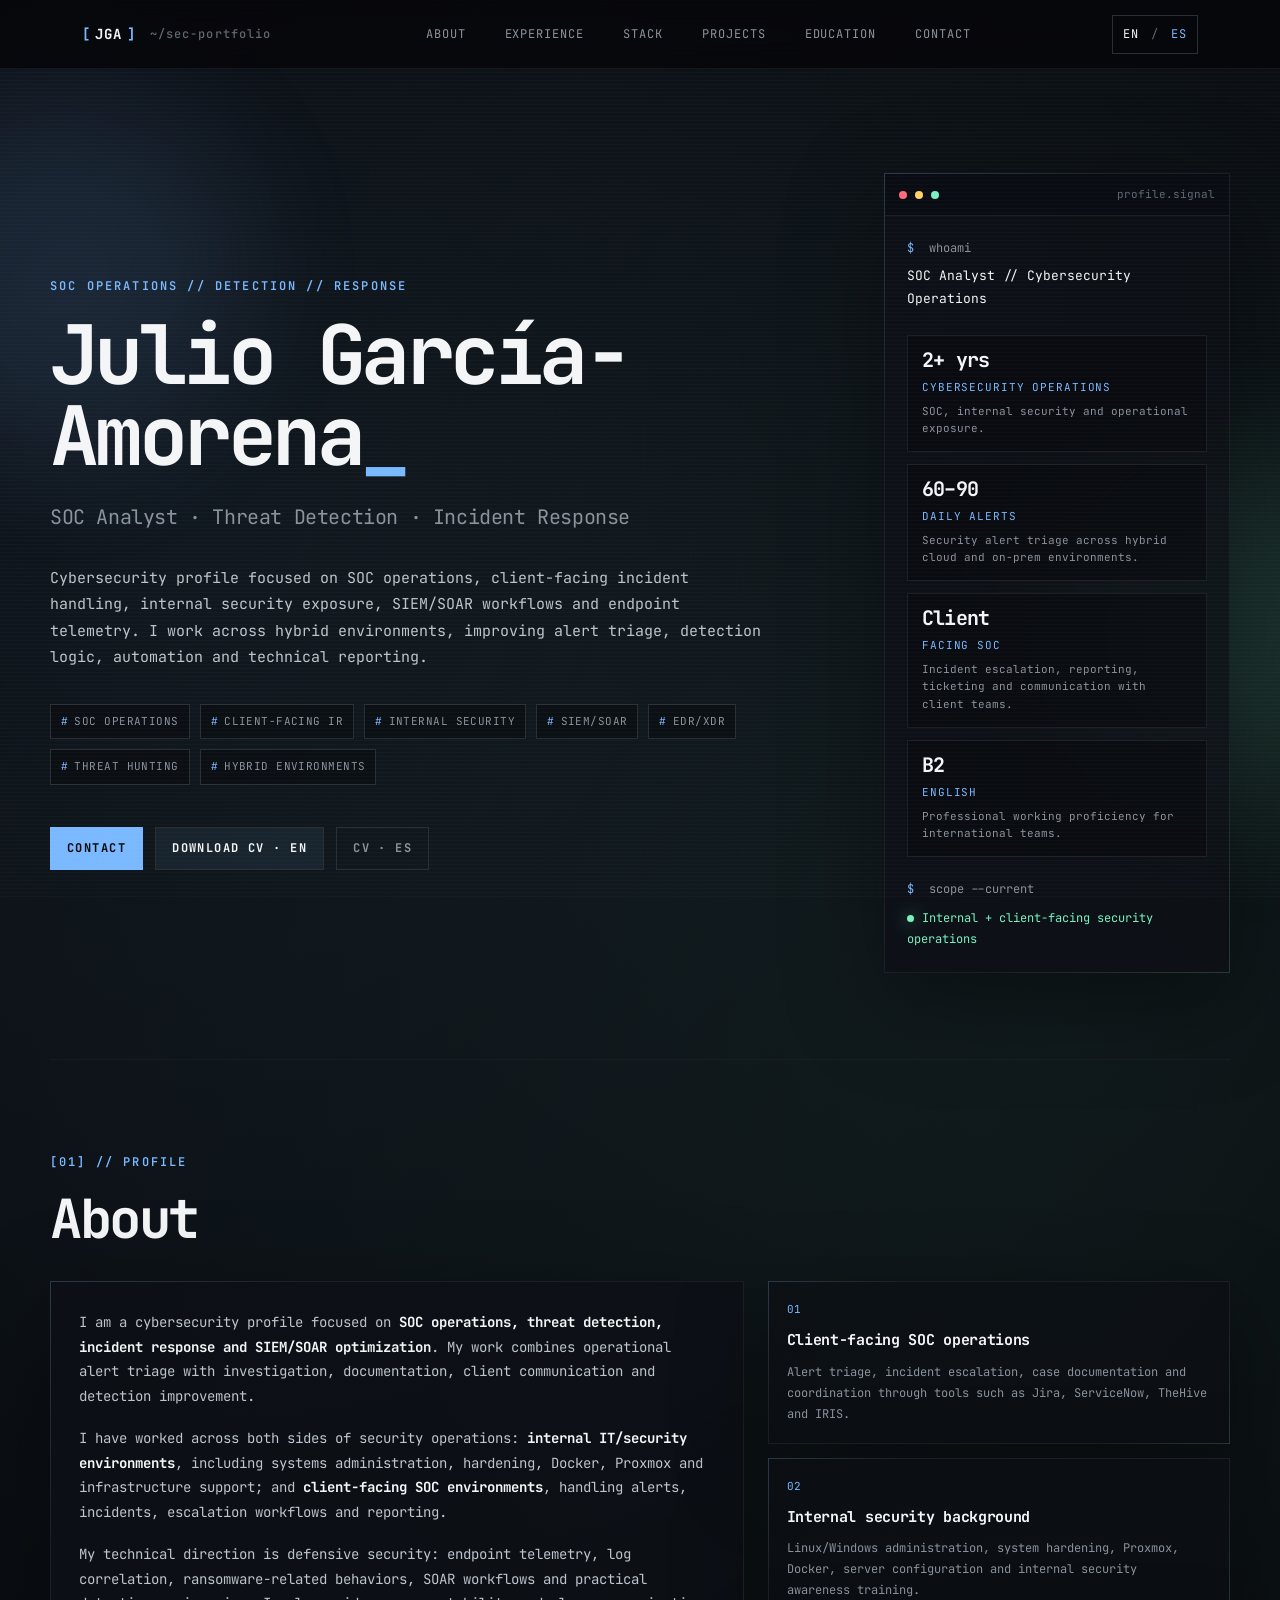
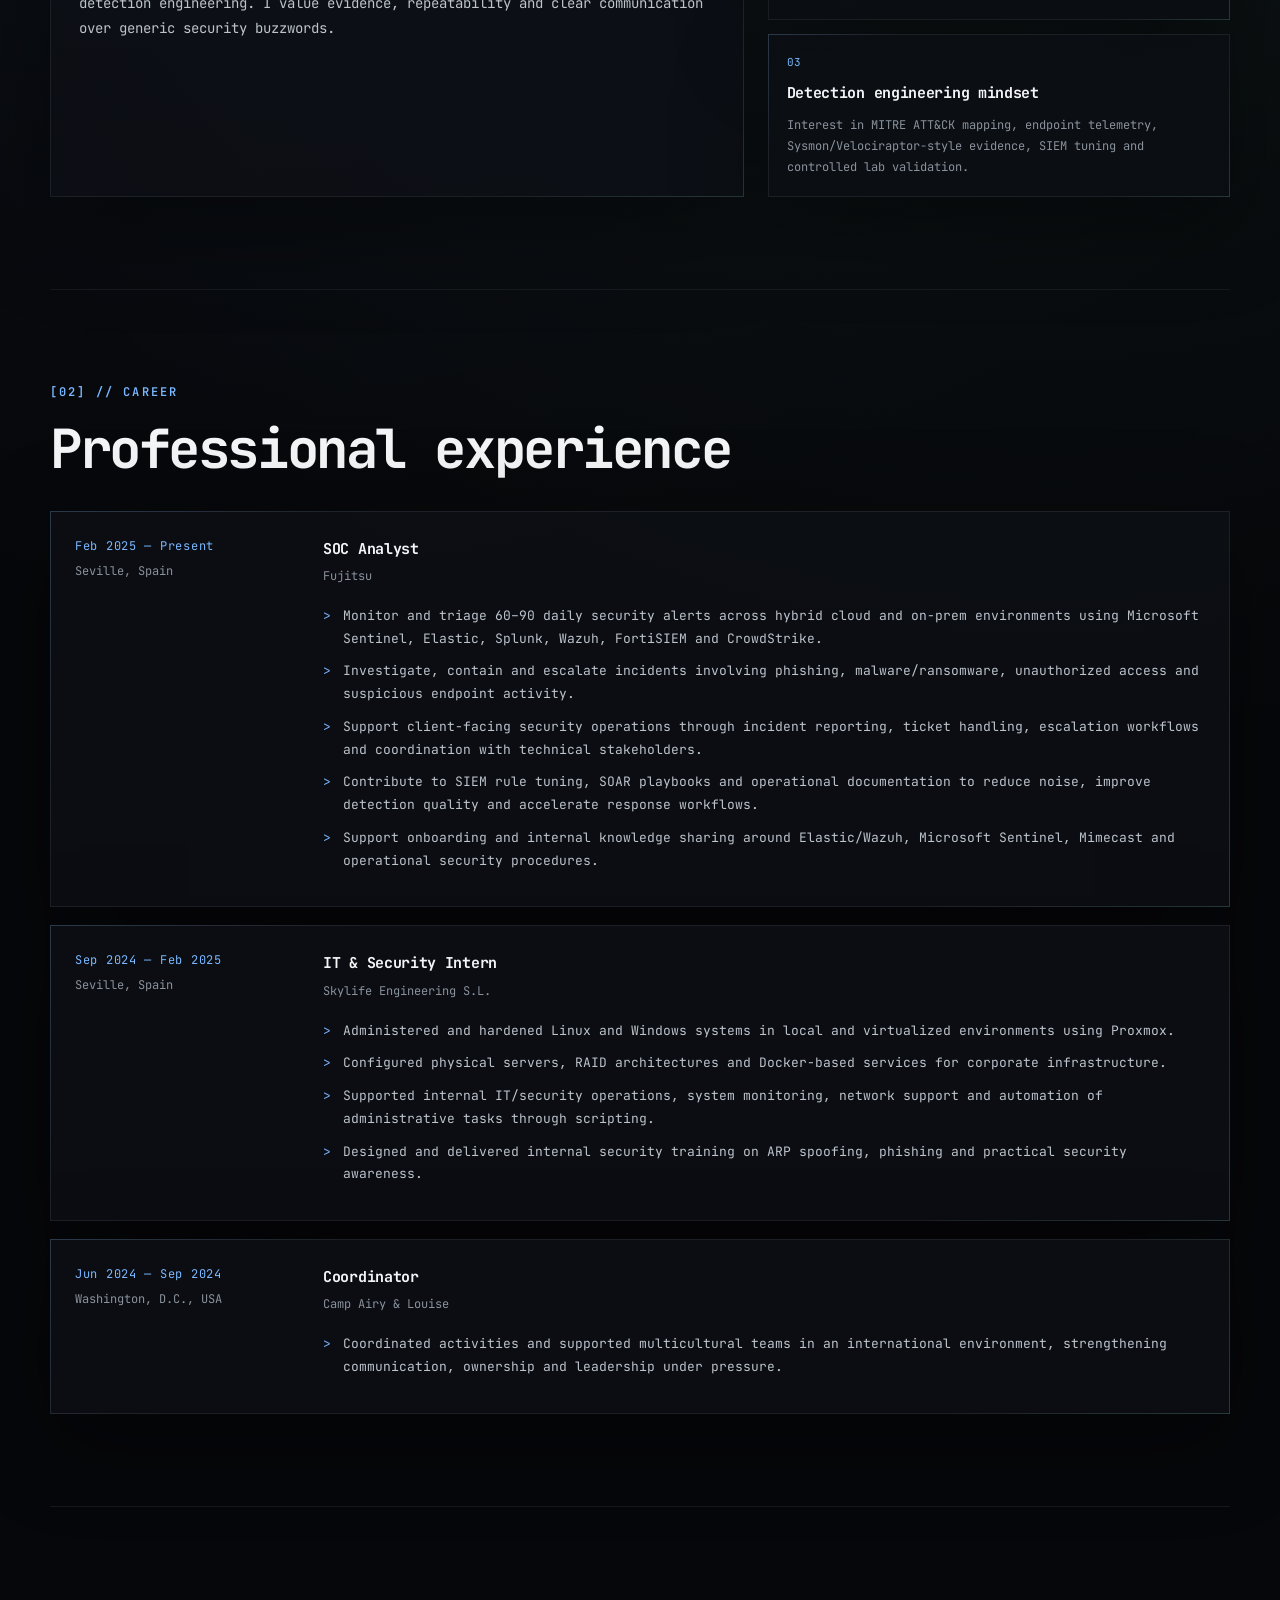
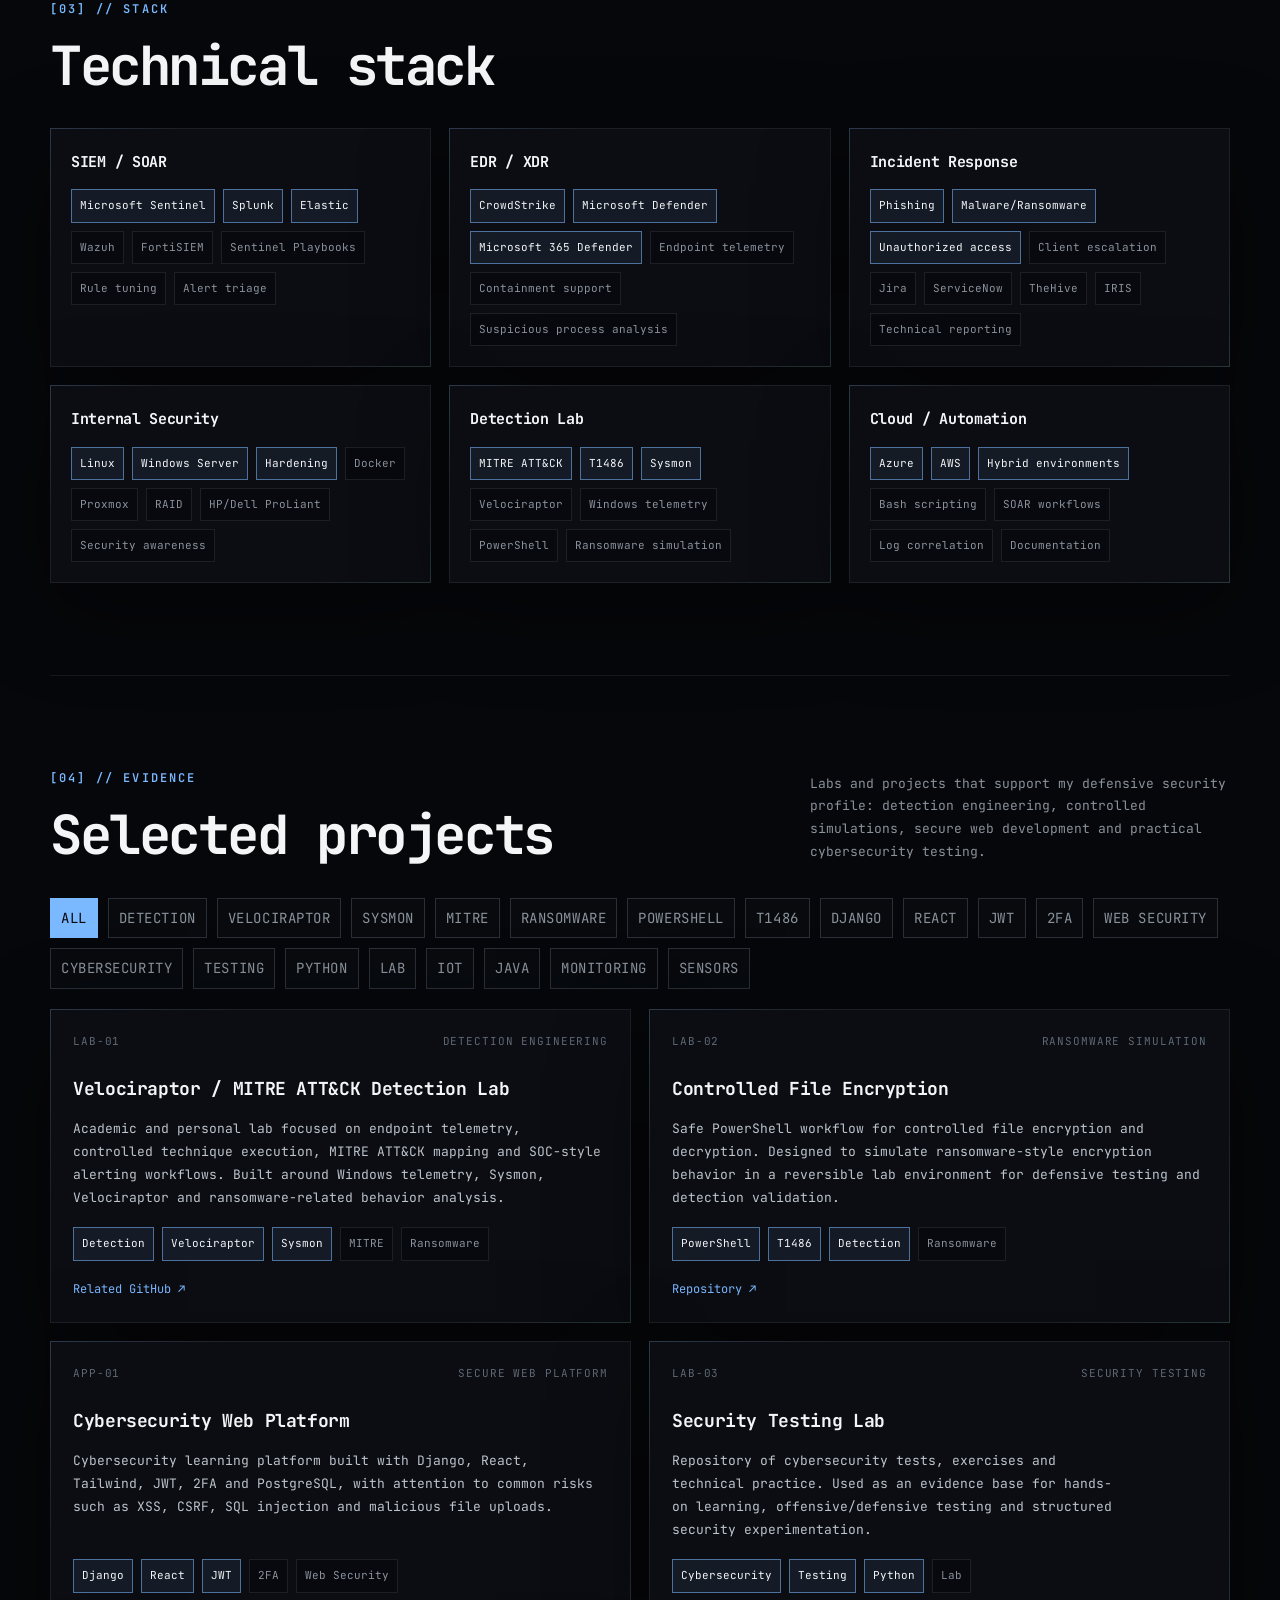
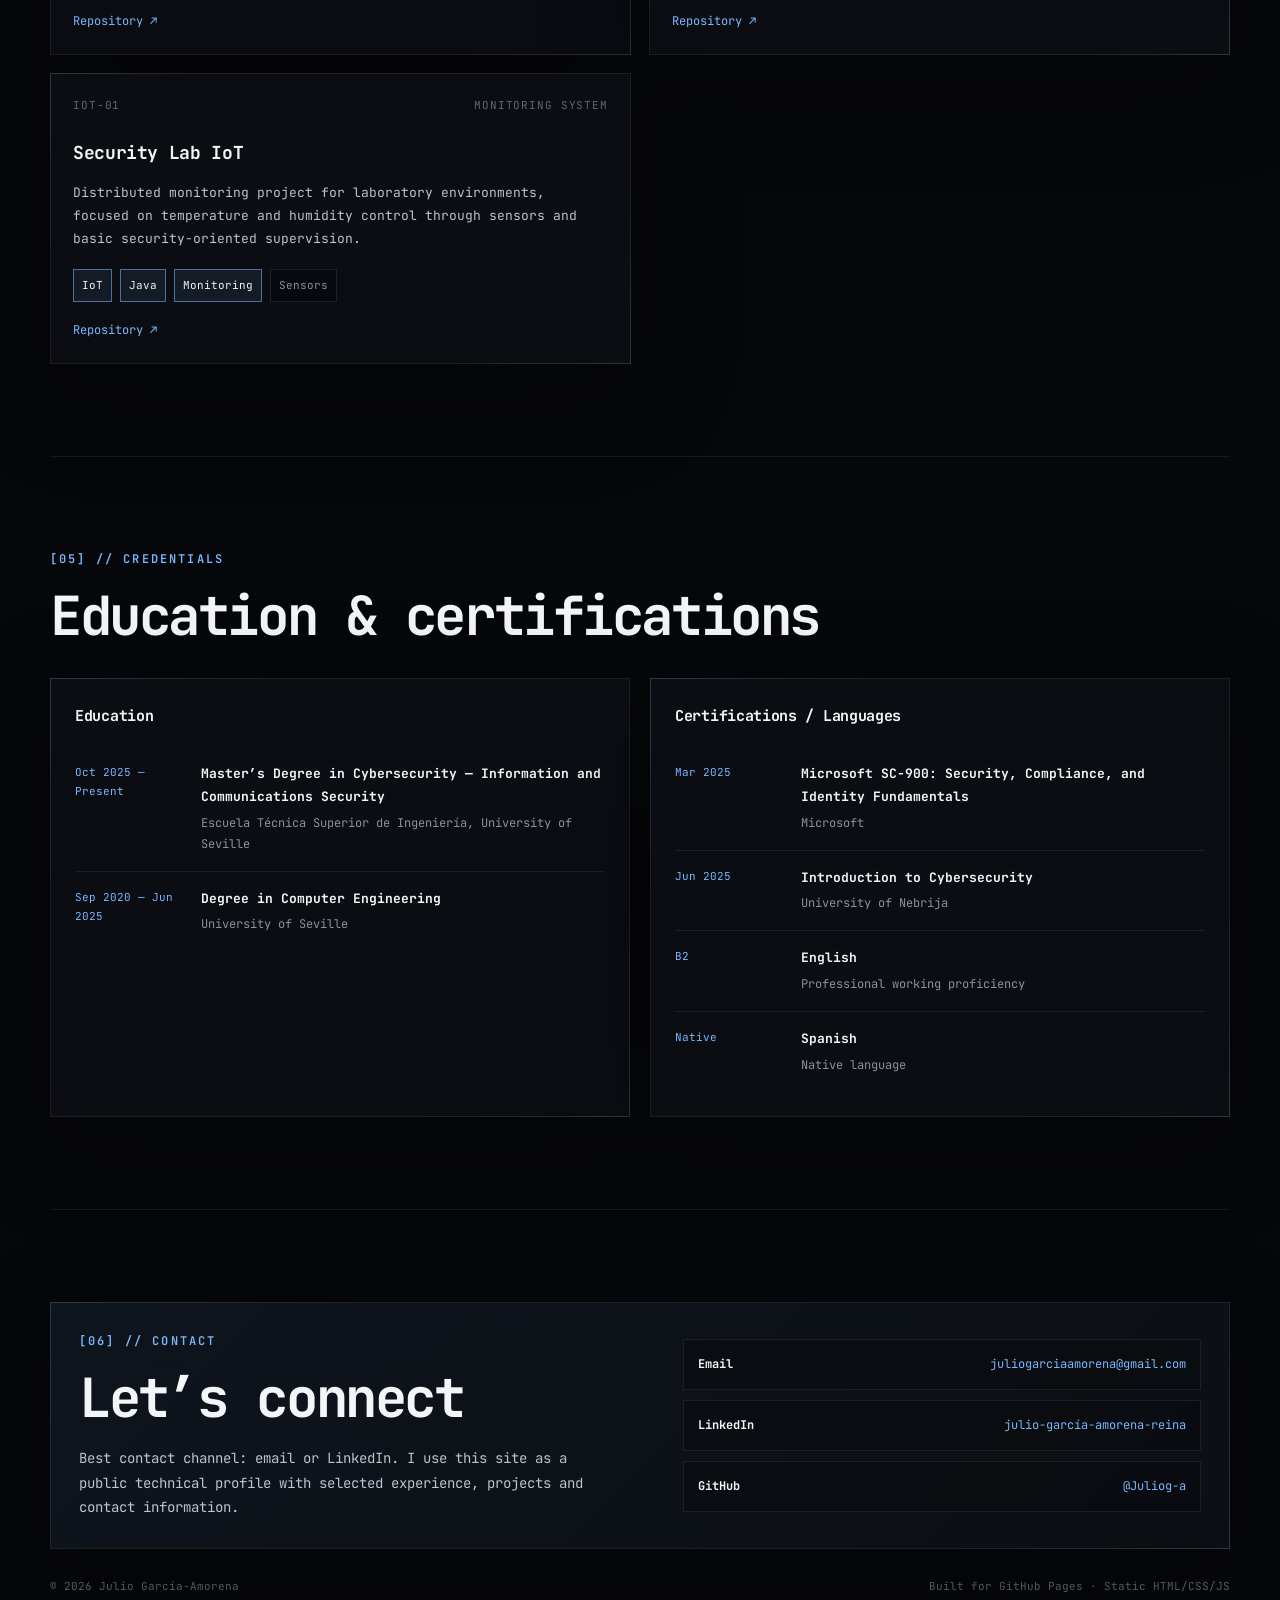
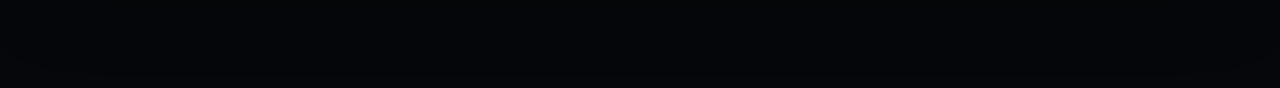
==== commit 5f22004a: "Upload_1.1" ====
--- a/index.html
+++ b/index.html
@@ -1,5 +1,5 @@
 <!DOCTYPE html>
-<html lang="en">
+<html lang="en" class="no-js">
 <head>
   <meta charset="UTF-8" />
   <meta name="viewport" content="width=device-width, initial-scale=1.0" />
@@ -88,8 +88,8 @@
           <div class="terminal-line"><span class="prompt">$</span> whoami</div>
           <div class="terminal-output" id="terminalWhoami">SOC Analyst // Cybersecurity Operations</div>
           <div class="signal-grid" id="highlightGrid"></div>
-          <div class="terminal-line terminal-line--last"><span class="prompt">$</span> status --market</div>
-          <div class="availability" id="availabilityText">Open to cybersecurity roles · Ireland / UK / Spain</div>
+          <div class="terminal-line terminal-line--last"><span class="prompt">$</span> scope --current</div>
+          <div class="availability" id="availabilityText">Internal + client-facing security operations</div>
         </div>
       </aside>
     </section>
--- a/styles.css
+++ b/styles.css
@@ -193,6 +193,7 @@
   text-transform: uppercase;
 }
 .mobile-nav.is-open { display: block; }
+@media (min-width: 1081px) { .mobile-nav, .mobile-nav.is-open { display: none !important; } }
 
 .shell {
   position: relative;
@@ -644,17 +645,21 @@
 }
 
 .reveal {
+  opacity: 1;
+  transform: none;
+}
+html.js .reveal {
   opacity: 0;
   transform: translateY(16px);
   transition: opacity .6s ease, transform .6s ease;
 }
-.reveal.is-visible {
+html.js .reveal.is-visible {
   opacity: 1;
   transform: translateY(0);
 }
 @keyframes blink { 0%, 100% { opacity: 1; } 50% { opacity: .22; } }
 
-@media (max-width: 980px) {
+@media (max-width: 1080px) {
   .desktop-nav { display: none; }
   .menu-btn { display: block; }
   .hero { grid-template-columns: 1fr; min-height: auto; padding-top: 82px; }
